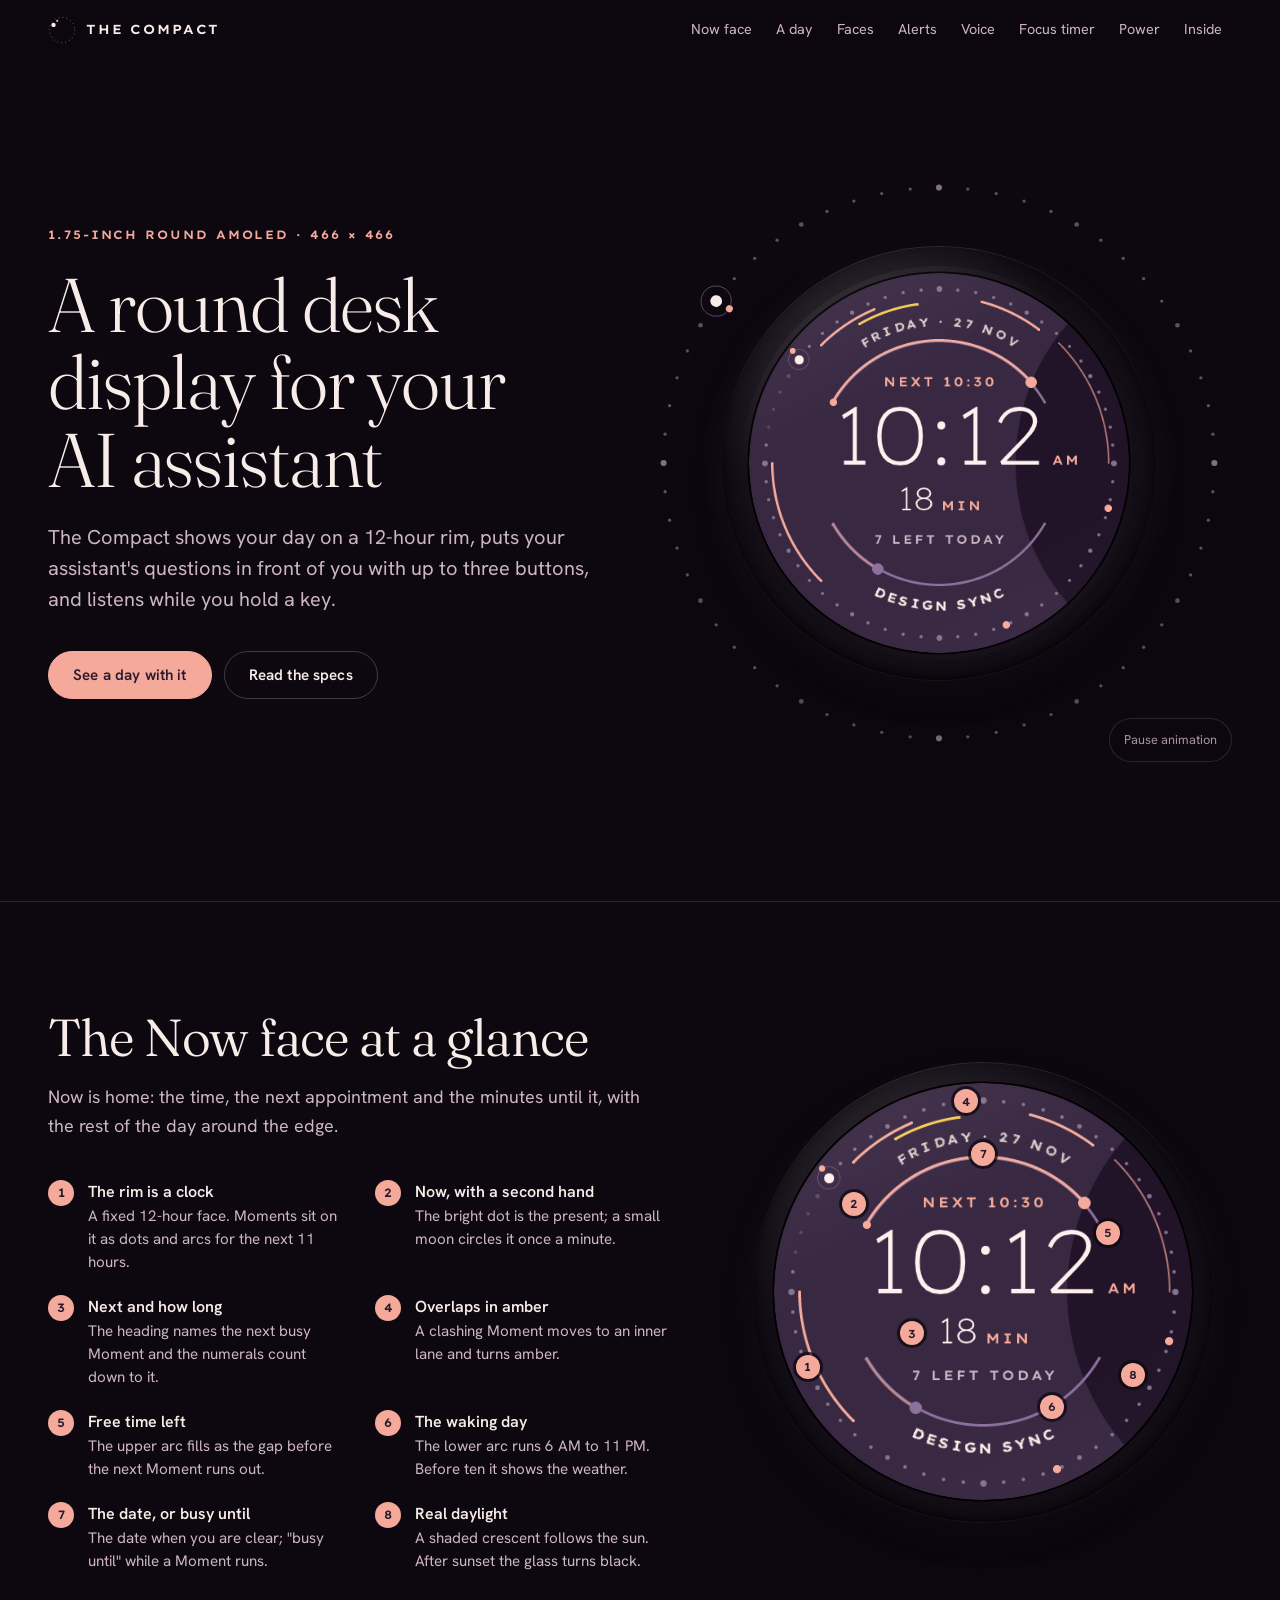
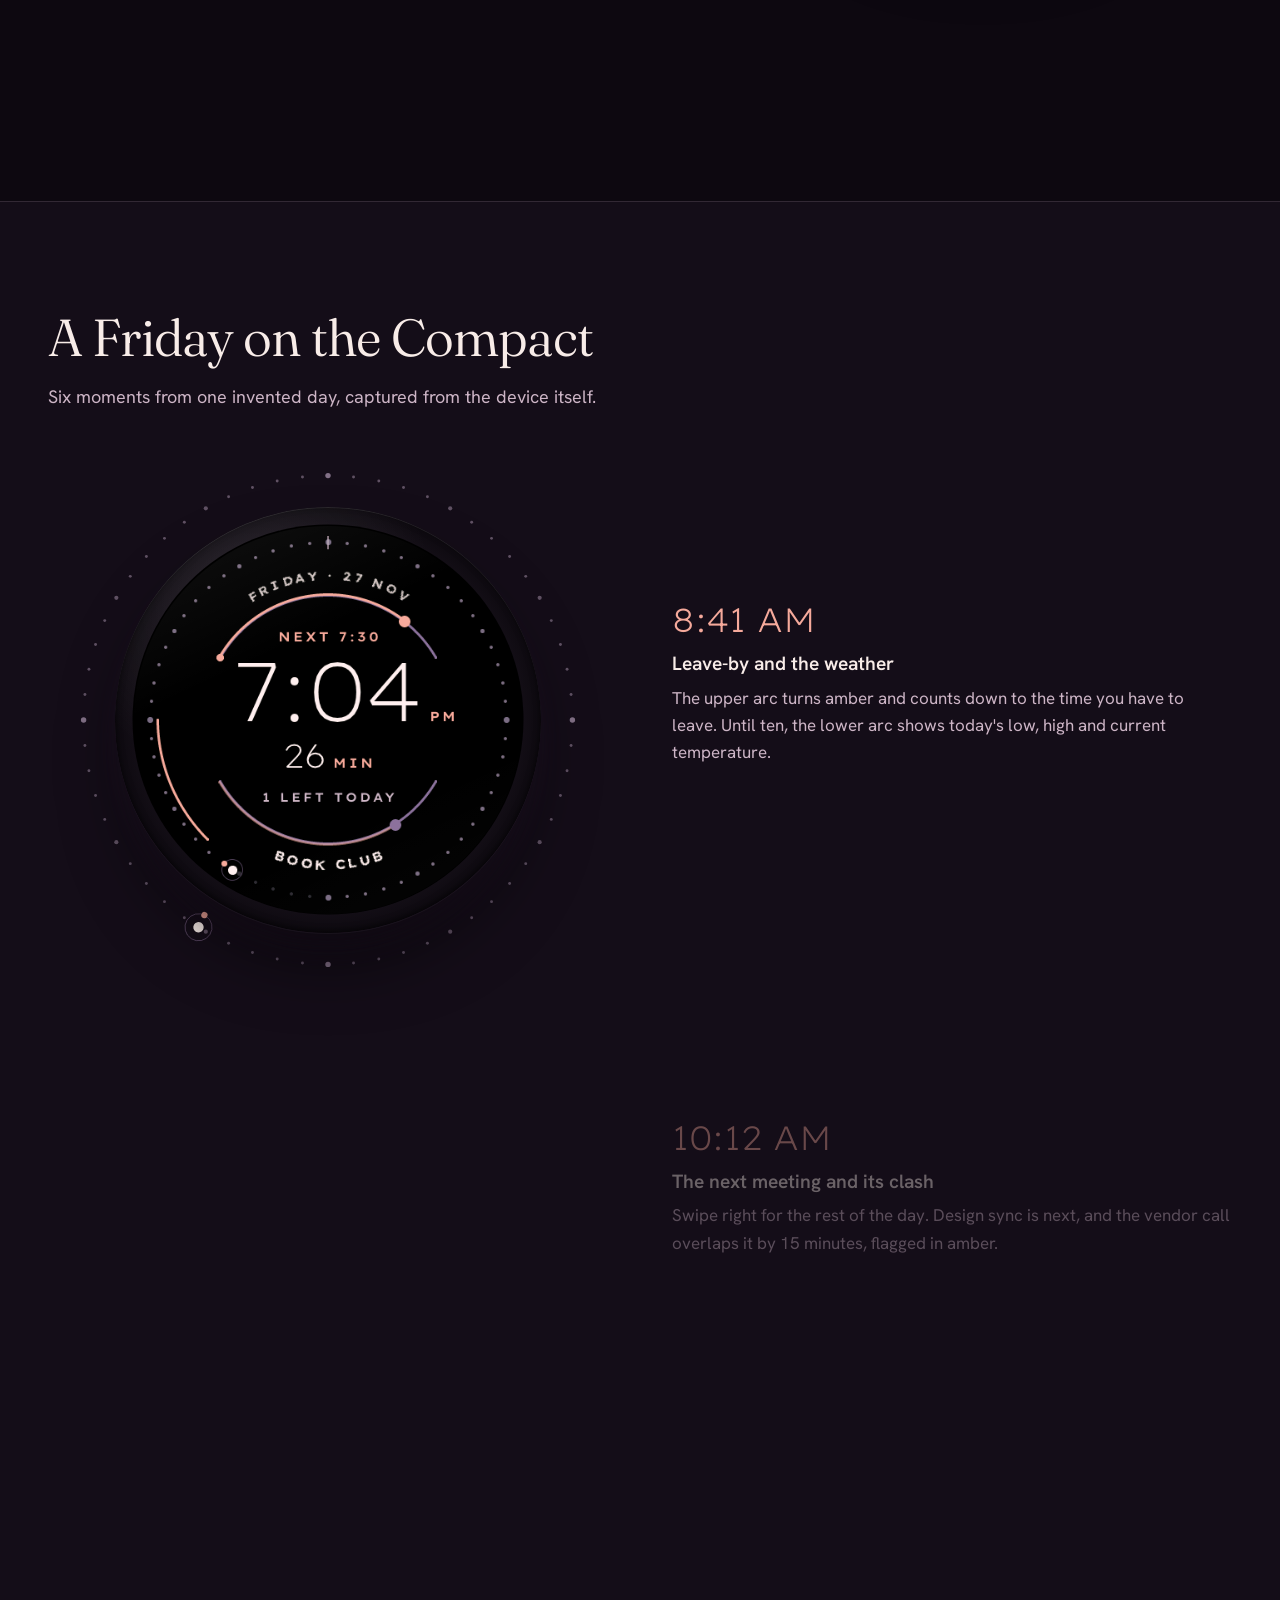
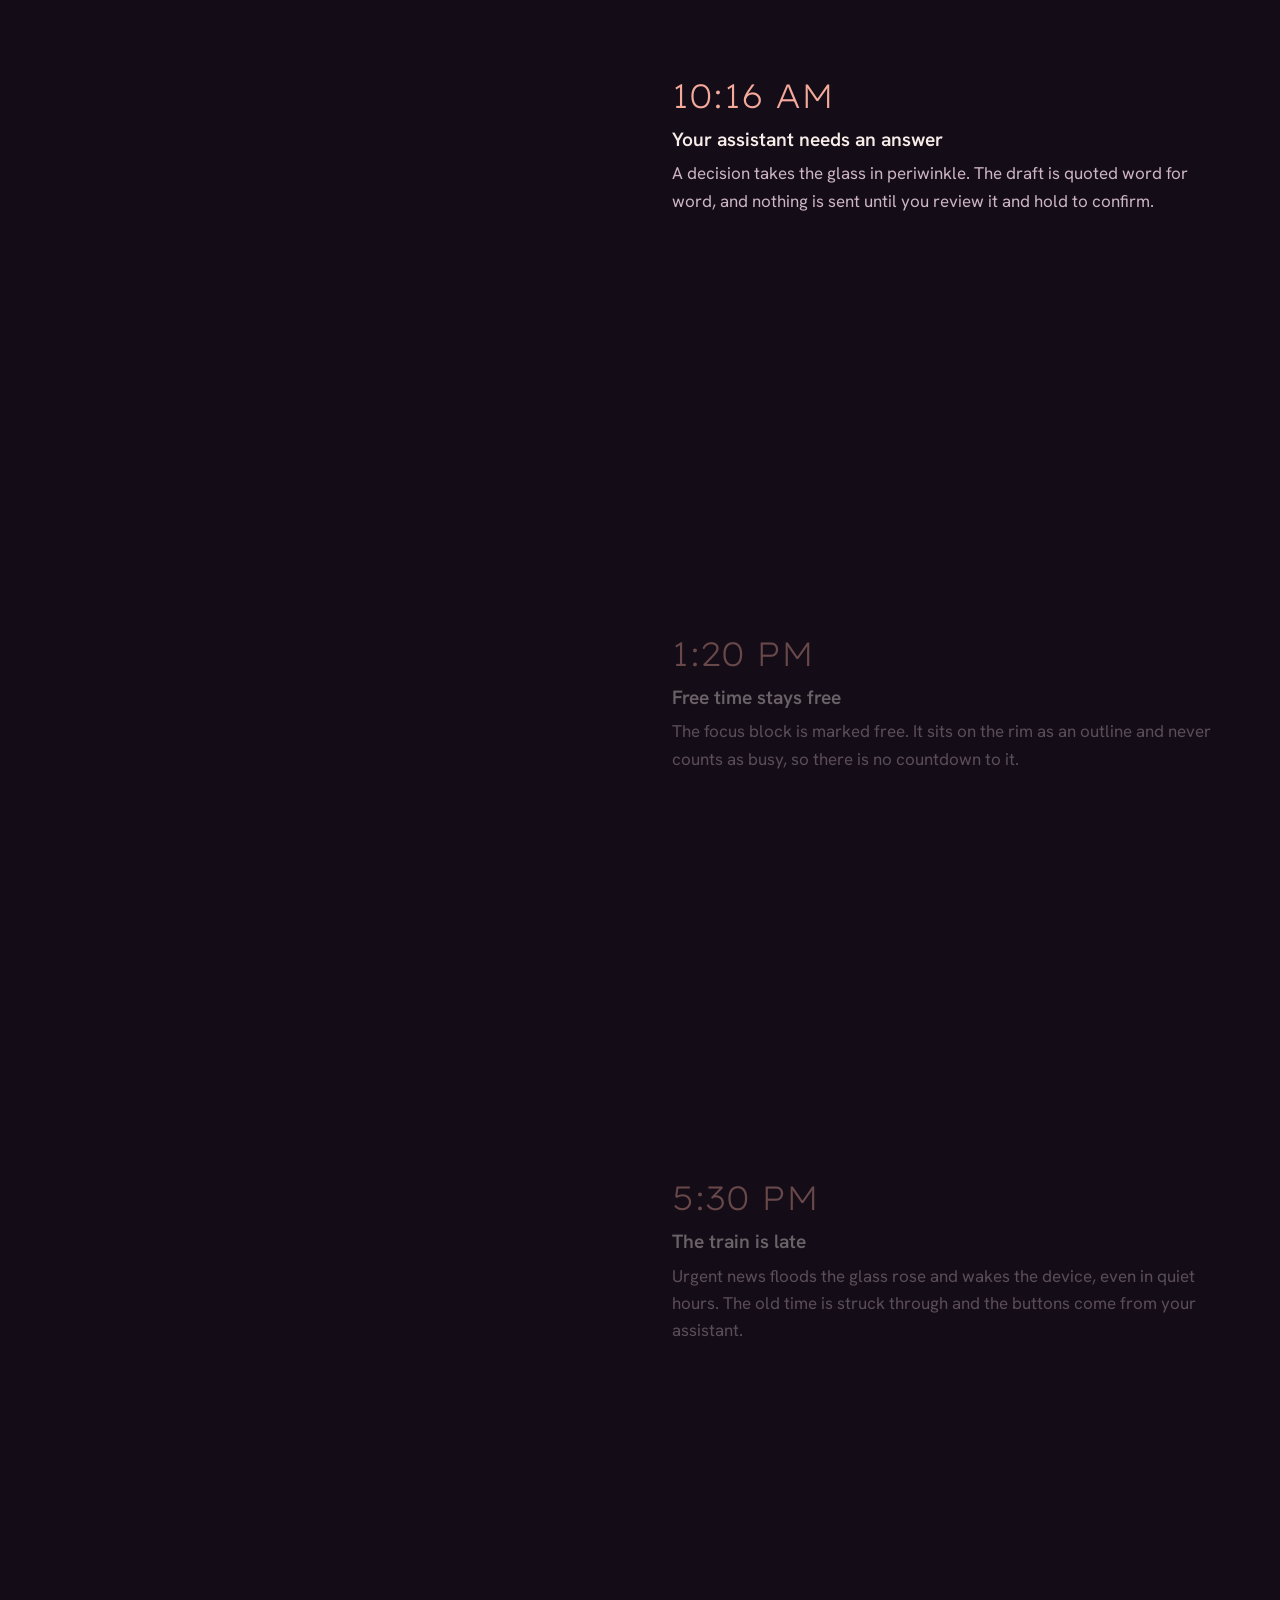
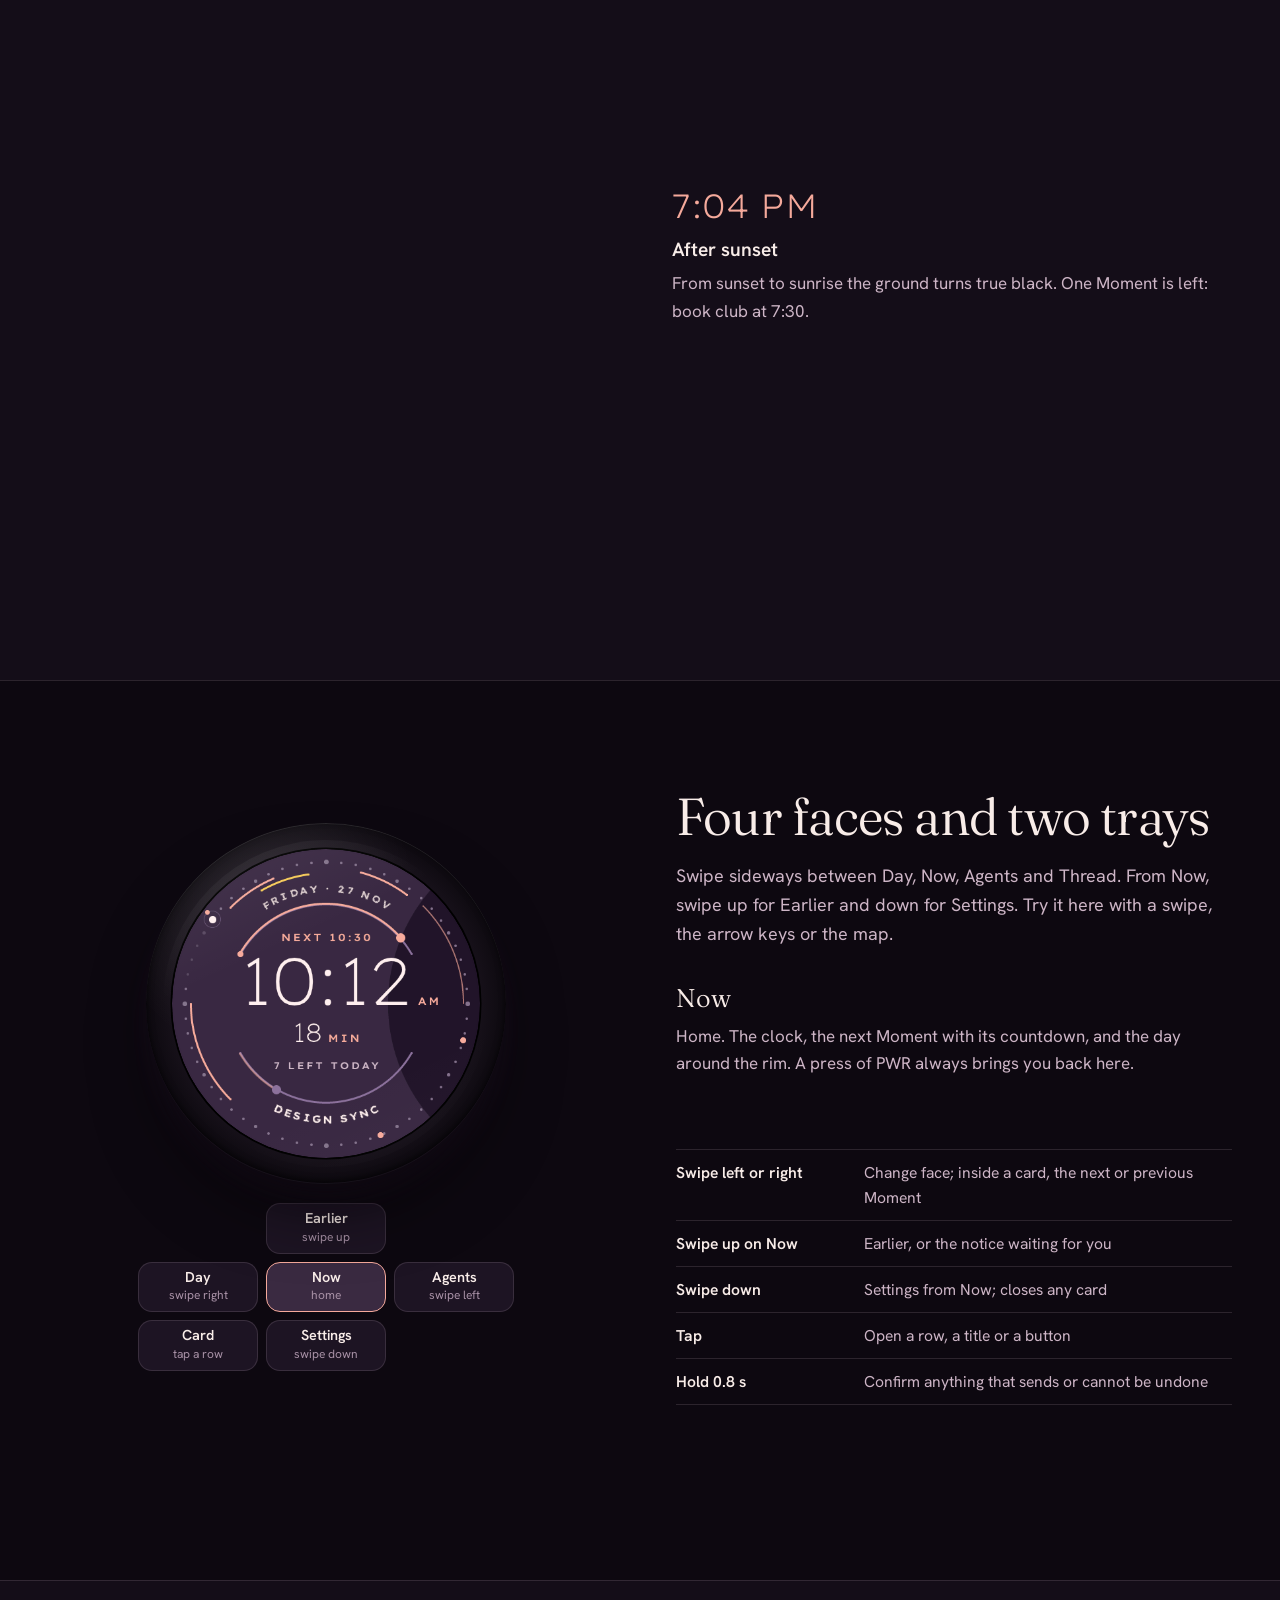
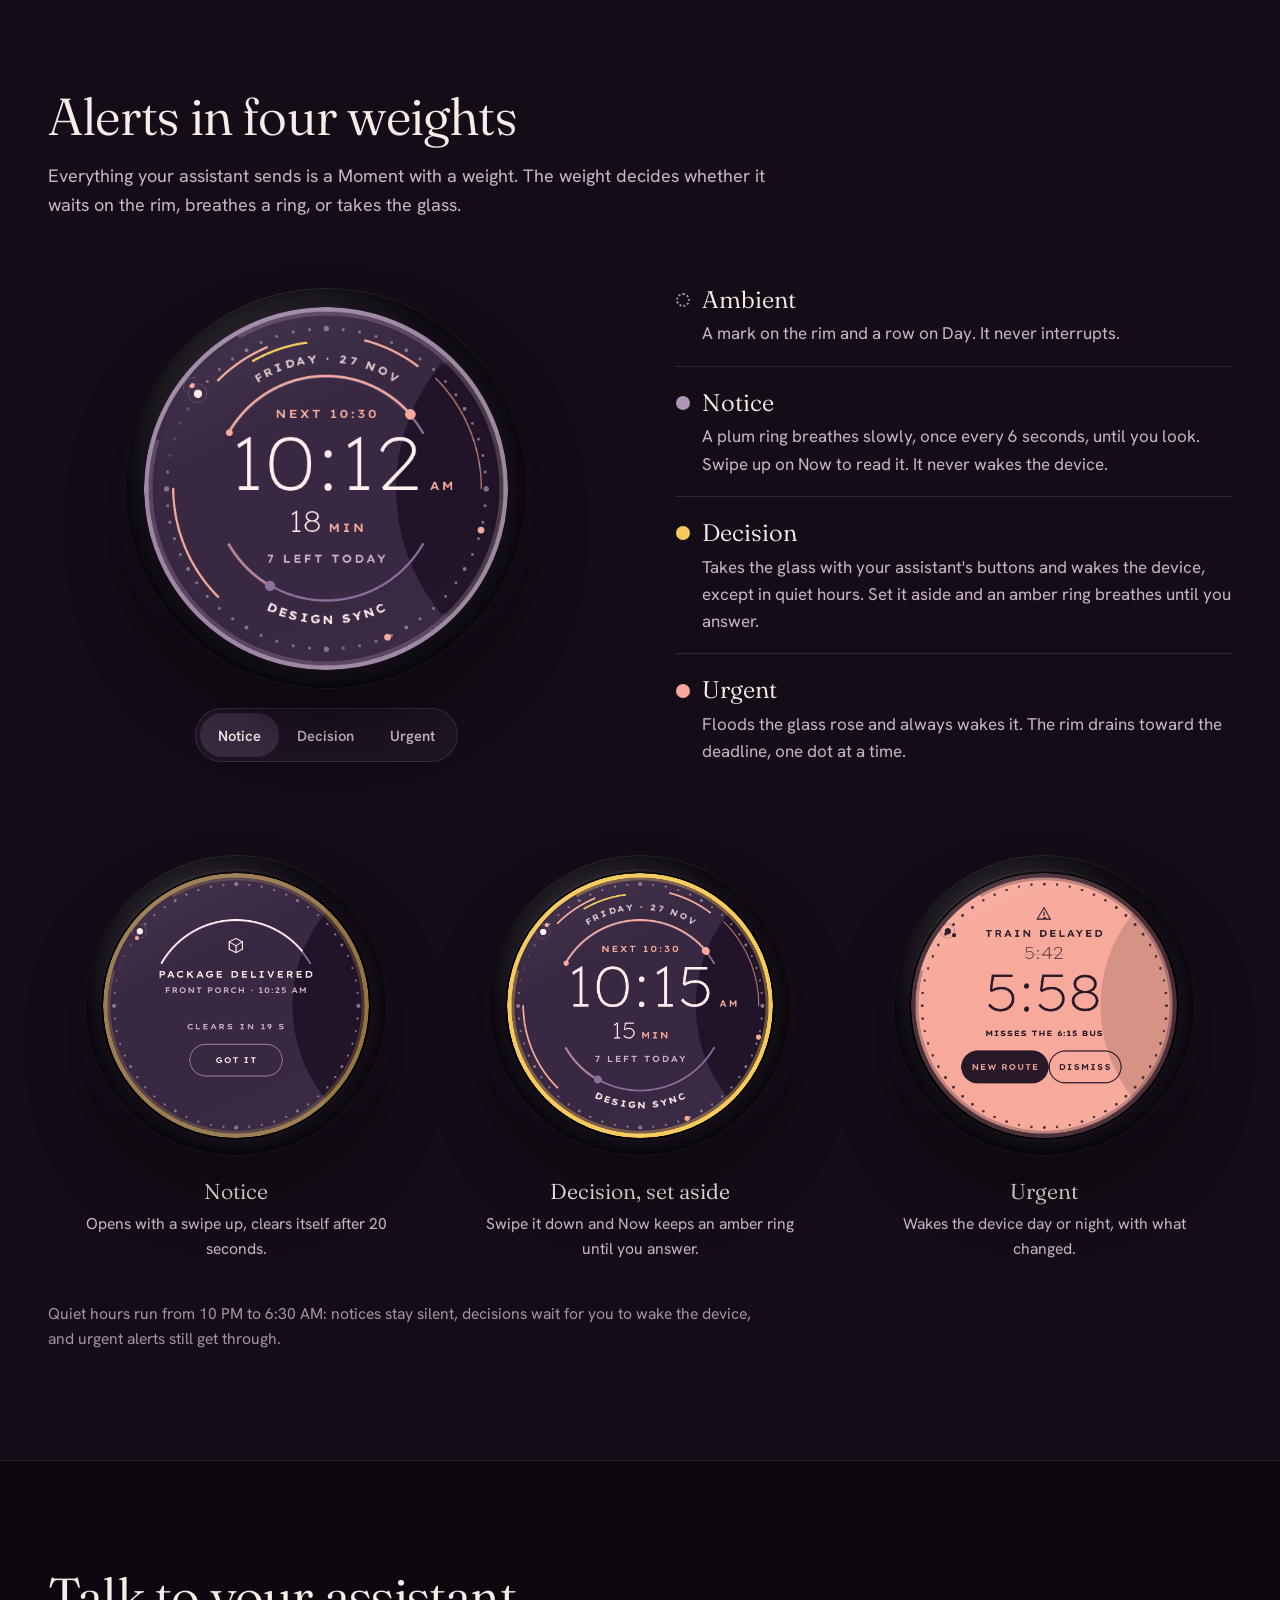
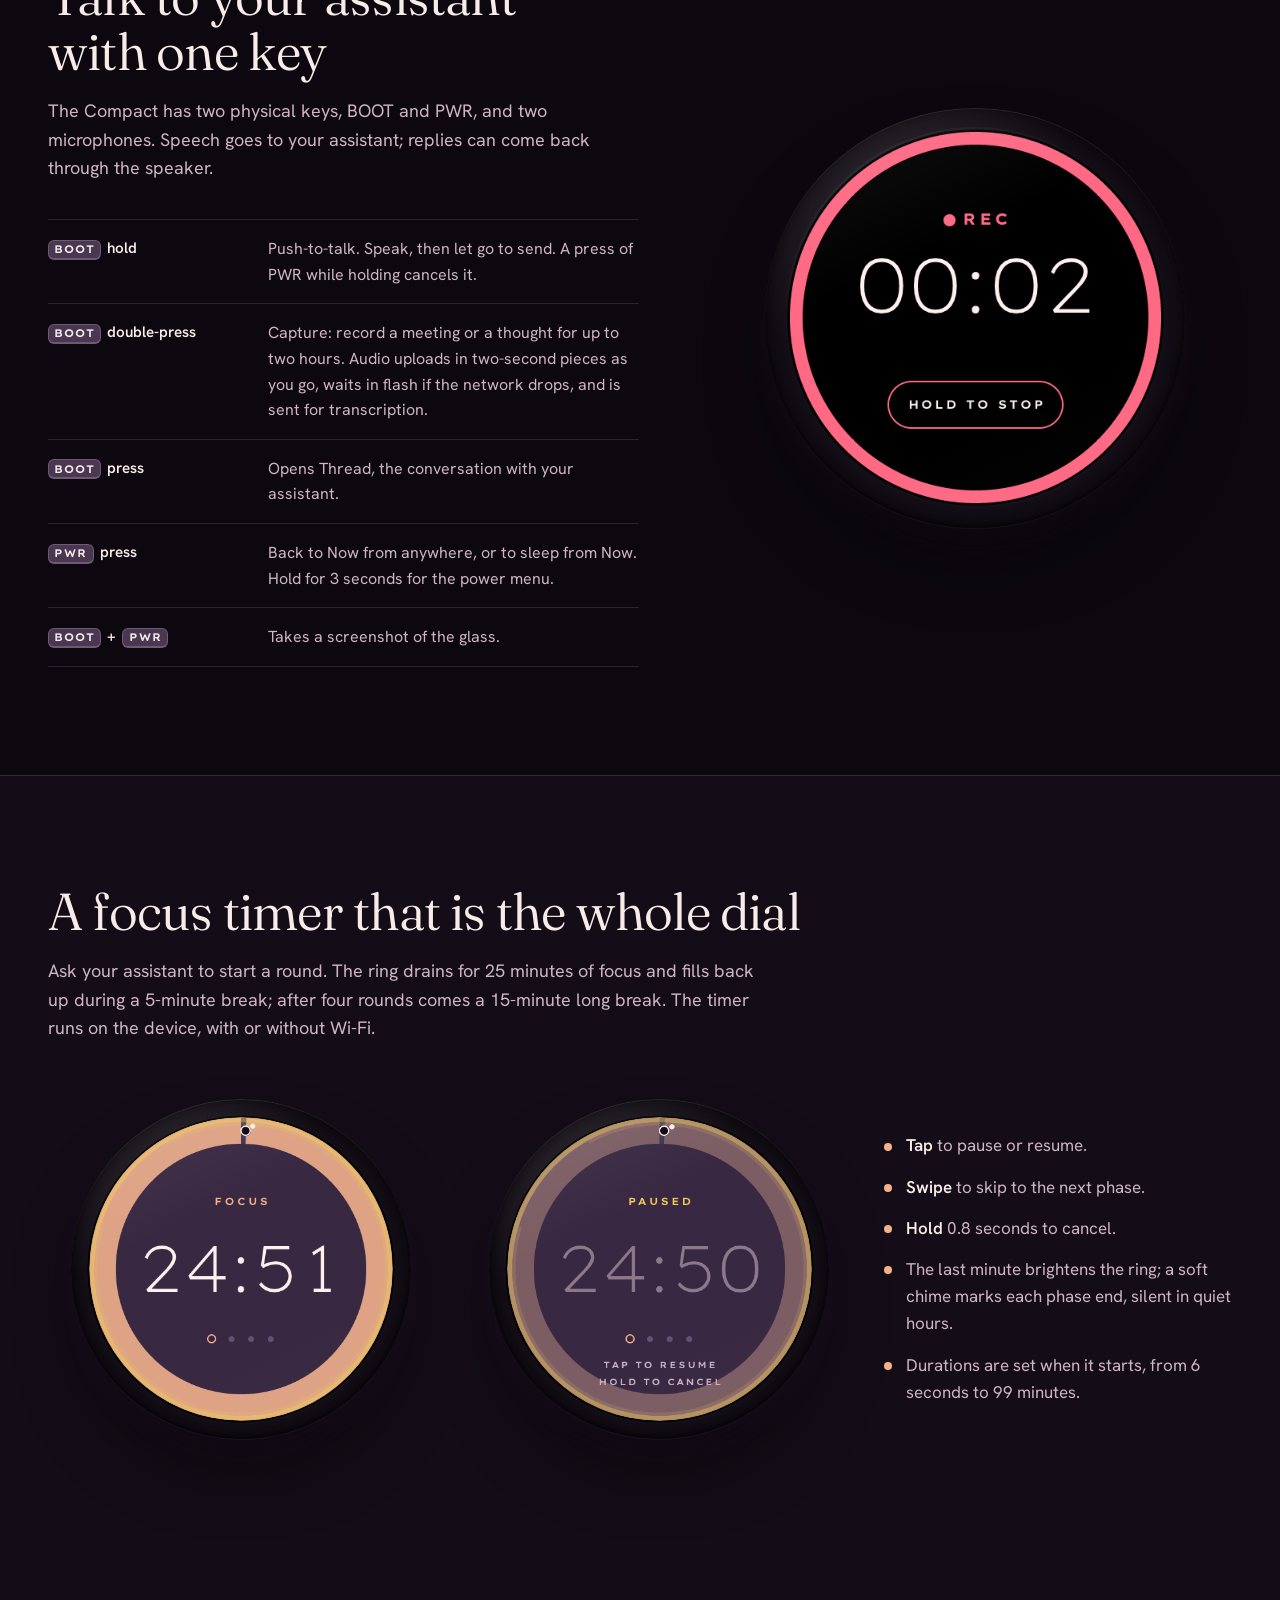
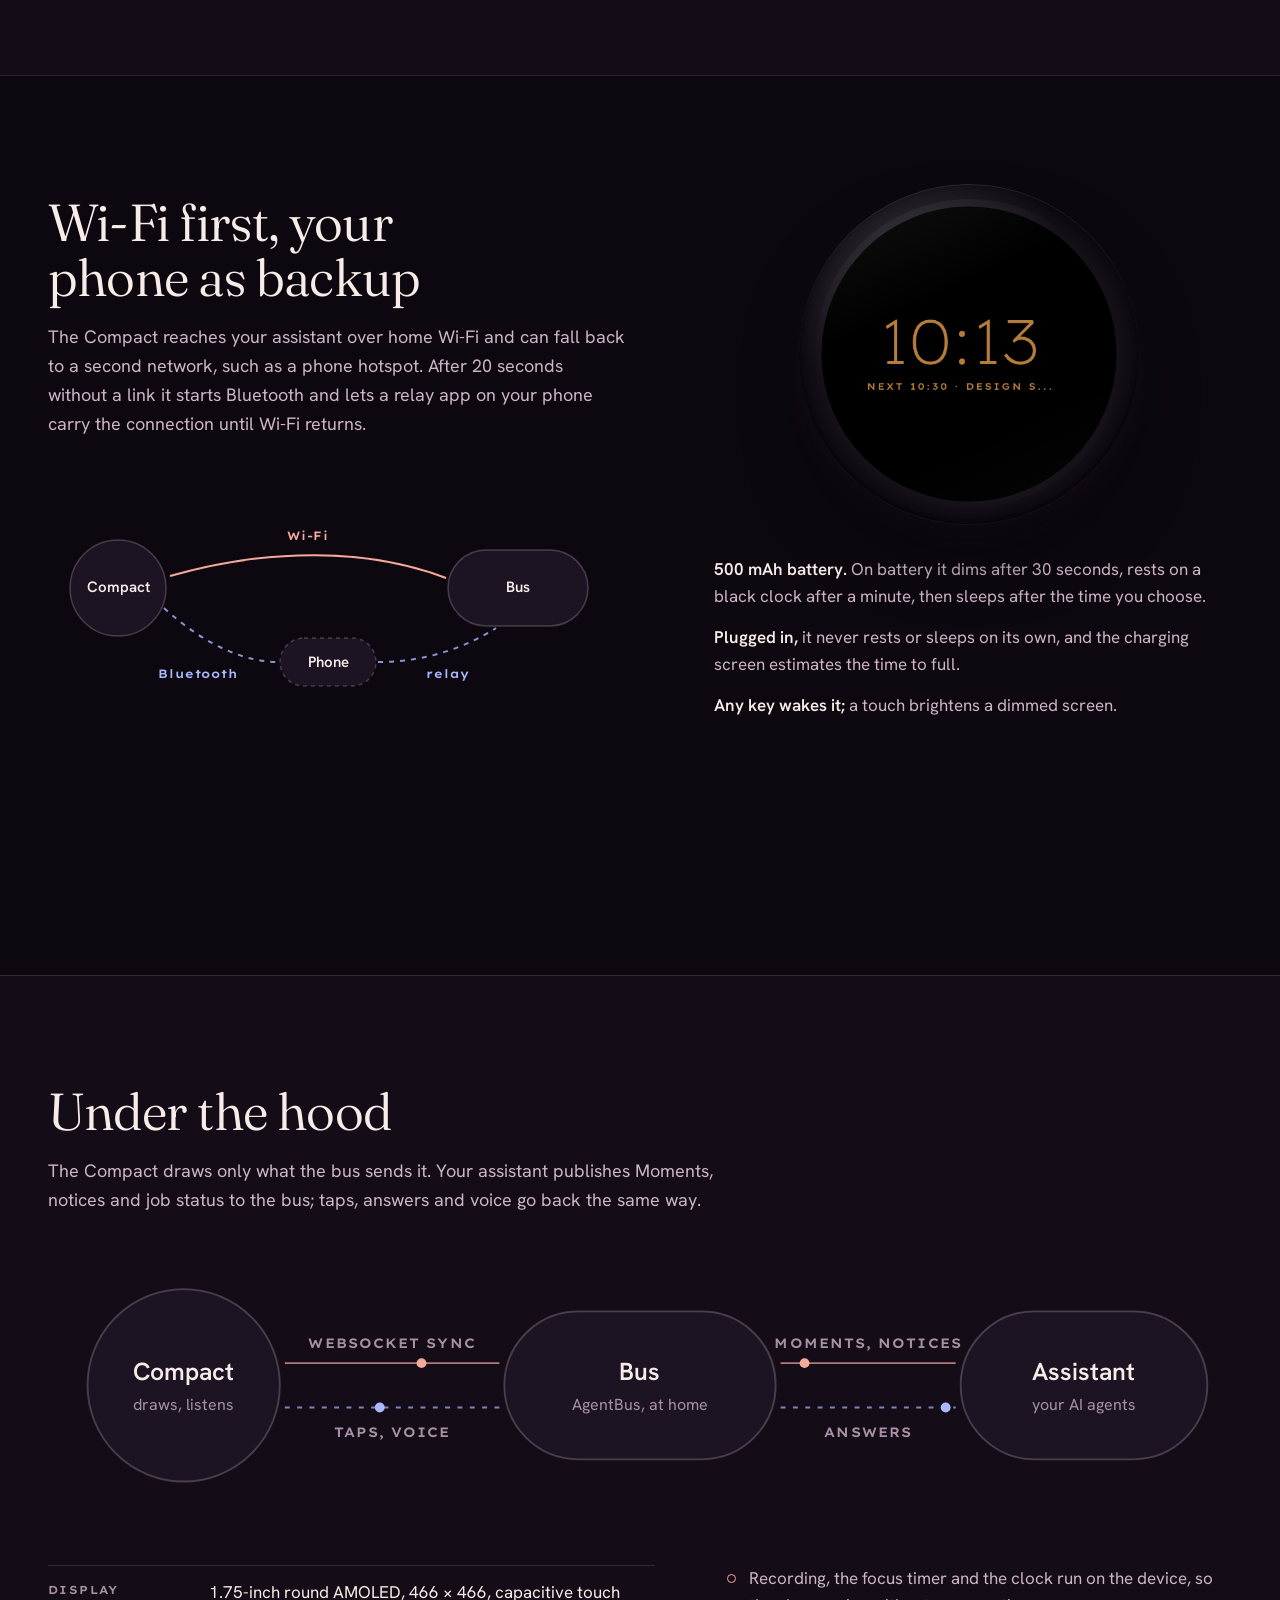
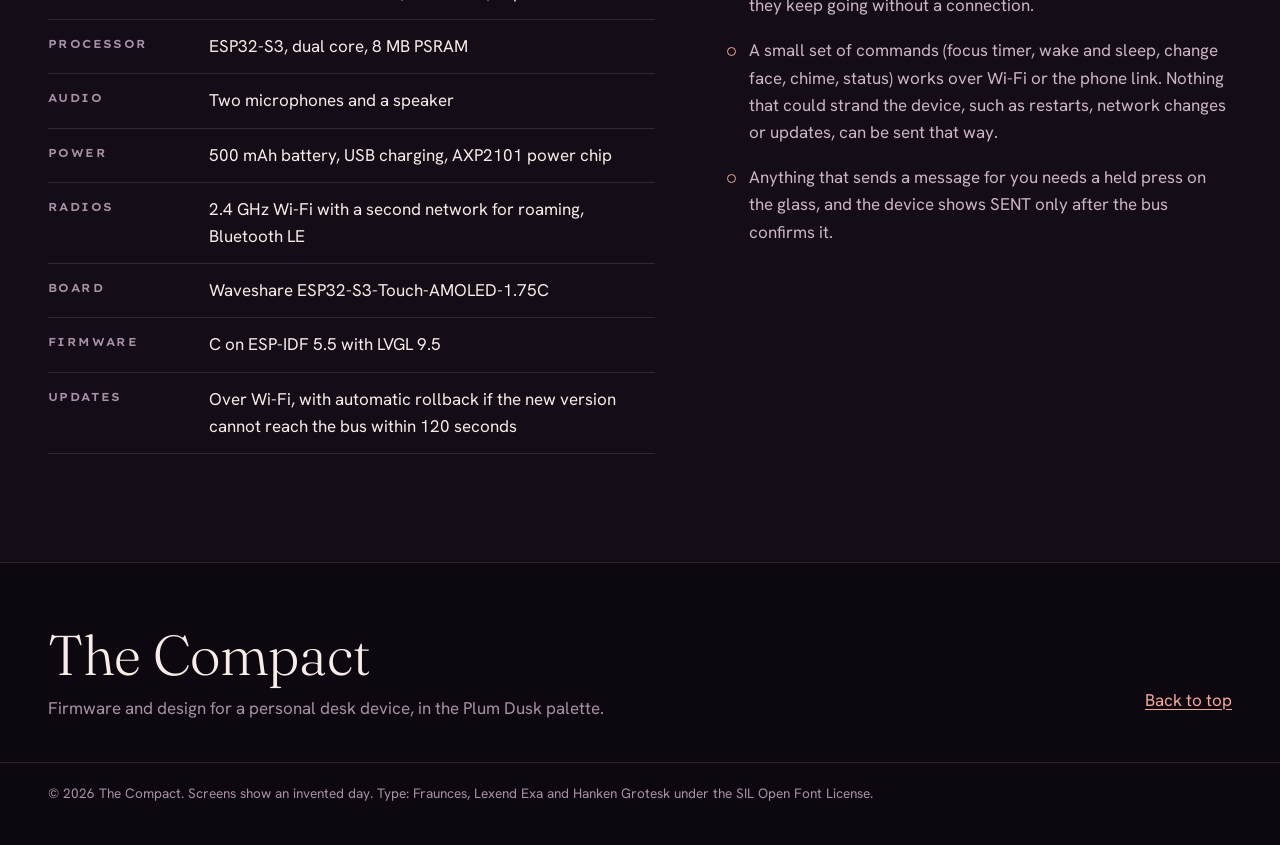
==== site/index.html @ 1c9fde87 "The Compact: firmware, docs and website Firmware for a round 466 px AMOLED desk display (ESP32-S3, E" ====
<!doctype html>
<html lang="en" data-motion="on">
<head>
<meta charset="utf-8">
<meta name="viewport" content="width=device-width, initial-scale=1">
<title>The Compact: a round desk display for your AI assistant</title>
<meta name="description" content="The Compact is a 1.75-inch round AMOLED desk display that shows your day on a 12-hour rim, asks for your decisions with up to three buttons, and listens while you hold a key.">
<meta name="theme-color" content="#0d0810">
<meta name="color-scheme" content="dark">
<meta property="og:type" content="website">
<meta property="og:title" content="The Compact: a round desk display for your AI assistant">
<meta property="og:description" content="Your day on a 12-hour rim, your assistant's questions with up to three buttons, and push-to-talk on one key.">
<link rel="icon" href="img/icon.svg" type="image/svg+xml">
<link rel="preload" href="fonts/fraunces.woff2" as="font" type="font/woff2" crossorigin>
<link rel="preload" href="fonts/hanken-grotesk.woff2" as="font" type="font/woff2" crossorigin>
<link rel="preload" href="img/now.webp" as="image" type="image/webp">
<link rel="stylesheet" href="css/site.css">
<script>document.documentElement.classList.add('js')</script>
</head>
<body>
<a class="skip" href="#main">Skip to content</a>

<header class="nav" id="top">
  <div class="wrap nav__bar">
    <a class="brand" href="#top" aria-label="The Compact, back to top">
      <svg class="brand__mark" viewBox="0 0 64 64" aria-hidden="true"><circle cx="32" cy="32" r="29" fill="none" stroke="currentColor" stroke-width="2" stroke-dasharray="0.1 9.1" stroke-linecap="round"/><circle cx="12.6" cy="20.3" r="5" fill="#F8ECE8"/><circle cx="21" cy="11" r="2.6" fill="#F5A99B"/></svg>
      <span>The Compact</span>
    </a>
    <button class="nav__toggle" type="button" aria-expanded="false" aria-controls="nav-links"><span class="sr">Menu</span><span class="nav__burger" aria-hidden="true"></span></button>
    <nav class="nav__links" id="nav-links" aria-label="Sections">
      <a href="#now">Now face</a>
      <a href="#day">A day</a>
      <a href="#faces">Faces</a>
      <a href="#alerts">Alerts</a>
      <a href="#voice">Voice</a>
      <a href="#focus">Focus timer</a>
      <a href="#power">Power</a>
      <a href="#inside">Inside</a>
    </nav>
  </div>
</header>

<main id="main">

<!-- HERO -->
<section class="hero" aria-labelledby="hero-h">
  <div class="wrap hero__grid">
    <div class="hero__copy" data-enter>
      <p class="kicker">1.75-inch round AMOLED · 466 × 466</p>
      <h1 id="hero-h">A round desk display for your AI assistant</h1>
      <p class="lede">The Compact shows your day on a 12-hour rim, puts your assistant's questions in front of you with up to three buttons, and listens while you hold a key.</p>
      <div class="actions">
        <a class="btn btn--primary" href="#day">See a day with it</a>
        <a class="btn" href="#inside">Read the specs</a>
      </div>
    </div>
    <div class="hero__visual" data-enter>
      <svg class="rim rim--hero" viewBox="0 0 1000 1000" aria-hidden="true" data-rim data-time="10:12"></svg>
      <div class="device device--hero">
        <picture><source srcset="img/now.webp" type="image/webp"><img src="img/now.png" width="466" height="466" alt="The Compact's Now face at 10:12 AM on Friday 27 November: NEXT 10:30, 18 minutes to go, 7 left today, with Design sync named along the bottom and the day's appointments as dots and arcs around the rim." fetchpriority="high"></picture>
      </div>
      <button class="motion-toggle" type="button" aria-pressed="false" data-motion-toggle>Pause animation</button>
    </div>
  </div>
</section>

<!-- NOW FACE -->
<section class="section" id="now" aria-labelledby="now-h">
  <div class="wrap anatomy">
    <div class="anatomy__copy">
      <h2 id="now-h">The Now face at a glance</h2>
      <p class="section__lede">Now is home: the time, the next appointment and the minutes until it, with the rest of the day around the edge.</p>
      <ol class="anatomy__list">
        <li><h3>The rim is a clock</h3><p>A fixed 12-hour face. Moments sit on it as dots and arcs for the next 11 hours.</p></li>
        <li><h3>Now, with a second hand</h3><p>The bright dot is the present; a small moon circles it once a minute.</p></li>
        <li><h3>Next and how long</h3><p>The heading names the next busy Moment and the numerals count down to it.</p></li>
        <li><h3>Overlaps in amber</h3><p>A clashing Moment moves to an inner lane and turns amber.</p></li>
        <li><h3>Free time left</h3><p>The upper arc fills as the gap before the next Moment runs out.</p></li>
        <li><h3>The waking day</h3><p>The lower arc runs 6 AM to 11 PM. Before ten it shows the weather.</p></li>
        <li><h3>The date, or busy until</h3><p>The date when you are clear; "busy until" while a Moment runs.</p></li>
        <li><h3>Real daylight</h3><p>A shaded crescent follows the sun. After sunset the glass turns black.</p></li>
      </ol>
    </div>
    <div class="anatomy__device">
      <div class="device device--anatomy">
        <picture><source srcset="img/now.webp" type="image/webp"><img src="img/now.png" width="466" height="466" loading="lazy" alt="The Now face with its parts numbered: rim, now dot, countdown, overlap lane, upper and lower arcs, date and daylight crescent."></picture>
        <span class="pin" style="--x:8%;--y:68%" aria-hidden="true">1</span>
        <span class="pin" style="--x:19%;--y:29%" aria-hidden="true">2</span>
        <span class="pin" style="--x:33%;--y:60%" aria-hidden="true">3</span>
        <span class="pin" style="--x:46%;--y:4.5%" aria-hidden="true">4</span>
        <span class="pin" style="--x:80%;--y:36%" aria-hidden="true">5</span>
        <span class="pin" style="--x:66.5%;--y:77.7%" aria-hidden="true">6</span>
        <span class="pin" style="--x:50%;--y:17%" aria-hidden="true">7</span>
        <span class="pin" style="--x:86%;--y:70%" aria-hidden="true">8</span>
      </div>
    </div>
  </div>
</section>

<!-- A DAY -->
<section class="section day" id="day" aria-labelledby="day-h">
  <div class="wrap">
    <h2 id="day-h">A Friday on the Compact</h2>
    <p class="section__lede">Six moments from one invented day, captured from the device itself.</p>
    <div class="day__grid">
      <div class="day__stage" aria-hidden="true">
        <svg class="rim rim--stage" viewBox="0 0 1000 1000" data-rim data-time="8:41" data-stage-rim></svg>
        <div class="device device--stage">
          <img class="day__shot is-active" data-shot="morning" src="img/morning.webp" width="466" height="466" alt="" loading="lazy">
          <img class="day__shot" data-shot="daylist" src="img/day.webp" width="466" height="466" alt="" loading="lazy">
          <img class="day__shot" data-shot="decision" src="img/decision.webp" width="466" height="466" alt="" loading="lazy">
          <img class="day__shot" data-shot="free" src="img/free.webp" width="466" height="466" alt="" loading="lazy">
          <img class="day__shot" data-shot="urgent" src="img/urgent.webp" width="466" height="466" alt="" loading="lazy">
          <img class="day__shot" data-shot="evening" src="img/evening.webp" width="466" height="466" alt="" loading="lazy">
        </div>
      </div>
      <ol class="day__steps">
        <li class="step" data-shot="morning" data-time="8:41">
          <p class="step__time">8:41 AM</p>
          <h3>Leave-by and the weather</h3>
          <p>The upper arc turns amber and counts down to the time you have to leave. Until ten, the lower arc shows today's low, high and current temperature.</p>
          <div class="device device--step"><picture><source srcset="img/morning.webp" type="image/webp"><img src="img/morning.png" width="466" height="466" loading="lazy" alt="8:41 AM: LEAVE 8:53 heading with an amber arc counting down 12 minutes, and the weather on the lower arc: 38 to 52 degrees, 41 now, partly cloudy."></picture></div>
        </li>
        <li class="step" data-shot="daylist" data-time="10:12">
          <p class="step__time">10:12 AM</p>
          <h3>The next meeting and its clash</h3>
          <p>Swipe right for the rest of the day. Design sync is next, and the vendor call overlaps it by 15 minutes, flagged in amber.</p>
          <div class="device device--step"><picture><source srcset="img/day.webp" type="image/webp"><img src="img/day.png" width="466" height="466" loading="lazy" alt="10:12 AM, the Day list: 10:30 Design sync with OVERLAPS 15 MIN in amber, 11:00 Vendor call, 45 MIN FREE, 12:30 Team lunch, 1:30 Focus block marked FREE."></picture></div>
        </li>
        <li class="step" data-shot="decision" data-time="10:16">
          <p class="step__time">10:16 AM</p>
          <h3>Your assistant needs an answer</h3>
          <p>A decision takes the glass in periwinkle. The draft is quoted word for word, and nothing is sent until you review it and hold to confirm.</p>
          <div class="device device--step"><picture><source srcset="img/decision.webp" type="image/webp"><img src="img/decision.png" width="466" height="466" loading="lazy" alt="A decision card: NEEDS YOU · ATLAS, Plumber can come Tuesday, the quoted draft reply 'Tuesday 9 to 11 works. See you then.', and REVIEW and LATER buttons."></picture></div>
        </li>
        <li class="step" data-shot="free" data-time="13:20">
          <p class="step__time">1:20 PM</p>
          <h3>Free time stays free</h3>
          <p>The focus block is marked free. It sits on the rim as an outline and never counts as busy, so there is no countdown to it.</p>
          <div class="device device--step"><picture><source srcset="img/free.webp" type="image/webp"><img src="img/free.png" width="466" height="466" loading="lazy" alt="1:20 PM: NEXT 1:30 · FREE with the clock centred, 4 left today, Focus block along the bottom."></picture></div>
        </li>
        <li class="step" data-shot="urgent" data-time="17:30">
          <p class="step__time">5:30 PM</p>
          <h3>The train is late</h3>
          <p>Urgent news floods the glass rose and wakes the device, even in quiet hours. The old time is struck through and the buttons come from your assistant.</p>
          <div class="device device--step"><picture><source srcset="img/urgent.webp" type="image/webp"><img src="img/urgent.png" width="466" height="466" loading="lazy" alt="An urgent alert on a rose background: TRAIN DELAYED, 5:42 struck through, 5:58 in large numerals, MISSES THE 6:15 BUS, and NEW ROUTE and DISMISS buttons."></picture></div>
        </li>
        <li class="step" data-shot="evening" data-time="19:04">
          <p class="step__time">7:04 PM</p>
          <h3>After sunset</h3>
          <p>From sunset to sunrise the ground turns true black. One Moment is left: book club at 7:30.</p>
          <div class="device device--step"><picture><source srcset="img/evening.webp" type="image/webp"><img src="img/evening.png" width="466" height="466" loading="lazy" alt="7:04 PM on a black ground: NEXT 7:30, 26 minutes, 1 left today, Book club along the bottom."></picture></div>
        </li>
      </ol>
    </div>
  </div>
</section>

<!-- FACES -->
<section class="section faces" id="faces" aria-labelledby="faces-h">
  <div class="wrap">
    <div class="faces__grid">
      <div class="faces__stage">
        <div class="device device--faces" data-faces tabindex="0" role="group" aria-roledescription="face explorer" aria-label="Face explorer. Use arrow keys or swipe to move between faces; Enter on Day opens a card.">
          <div class="faces__track">
            <img class="face is-active" data-face="now" src="img/now.webp" width="466" height="466" alt="Now face: the clock, the next Moment and the day around the rim.">
            <img class="face" data-face="day" src="img/day.webp" width="466" height="466" loading="lazy" alt="Day face: a list of the day's Moments: 10:30 Design sync with an amber note OVERLAPS 15 MIN, 11:00 Vendor call, 45 MIN FREE, 12:30 Team lunch, 1:30 Focus block marked FREE, and Sunset 4:17 PM along the bottom.">
            <img class="face" data-face="card" src="img/detail.webp" width="466" height="466" loading="lazy" alt="A Moment's card: IN 18 MIN, Design sync, 10:30 to 11:15 AM, 45 minutes, Studio 3 second floor, an amber overlap note, the note Bring the new enclosure samples, and ON MY WAY and I'M LATE buttons.">
            <img class="face" data-face="agents" src="img/agents.webp" width="466" height="466" loading="lazy" alt="Agents face: the caption 1 waiting · 1 failed · 2 working above rows for Compact development and Trip booking, both working, and Weekly report, done.">
            <img class="face" data-face="earlier" src="img/earlier.webp" width="466" height="466" loading="lazy" alt="Earlier tray: Package delivered, cleared; Dentist, withdrawn; Train delayed, withdrawn; two more; and a HOLD TO CLEAR button.">
            <img class="face" data-face="settings" src="img/settings.webp" width="466" height="466" loading="lazy" alt="Settings: brightness and volume as arcs on the left and right of the rim, and rows for Sleep after 5 min, Quiet hours off, Rim gap 1:00 and Flashlight hold.">
          </div>
        </div>
        <div class="facemap" role="group" aria-label="Face map">
          <button type="button" class="facemap__btn" data-go="earlier" style="grid-area:up"><b>Earlier</b><span>swipe up</span></button>
          <button type="button" class="facemap__btn" data-go="day" style="grid-area:left"><b>Day</b><span>swipe right</span></button>
          <button type="button" class="facemap__btn is-active" data-go="now" aria-pressed="true" style="grid-area:mid"><b>Now</b><span>home</span></button>
          <button type="button" class="facemap__btn" data-go="agents" style="grid-area:right"><b>Agents</b><span>swipe left</span></button>
          <button type="button" class="facemap__btn" data-go="card" style="grid-area:card"><b>Card</b><span>tap a row</span></button>
          <button type="button" class="facemap__btn" data-go="settings" style="grid-area:down"><b>Settings</b><span>swipe down</span></button>
        </div>
      </div>
      <div class="faces__text">
        <h2 id="faces-h">Four faces and two trays</h2>
        <p class="section__lede">Swipe sideways between Day, Now, Agents and Thread. From Now, swipe up for Earlier and down for Settings. Try it here with a swipe, the arrow keys or the map.</p>
        <div class="facedesc" aria-live="polite">
          <div class="facedesc__item is-active" data-desc="now"><h3>Now</h3><p>Home. The clock, the next Moment with its countdown, and the day around the rim. A press of PWR always brings you back here.</p></div>
          <div class="facedesc__item" data-desc="day"><h3>Day</h3><p>Every remaining Moment of today in a list that scrolls. Gaps of 30 minutes or more show as free time, and overlaps are flagged in amber.</p></div>
          <div class="facedesc__item" data-desc="card"><h3>Card</h3><p>Tap a Moment for its card: the time, place, a note and up to three buttons from your assistant. Swipe sideways to step through the day, and down to close.</p></div>
          <div class="facedesc__item" data-desc="agents"><h3>Agents</h3><p>What your assistant is working on, sorted waiting, failed, working, then done. Tap a job to read its conversation on the Thread face.</p></div>
          <div class="facedesc__item" data-desc="earlier"><h3>Earlier</h3><p>Alerts and notices that ended or were set aside. Tap an open one to bring it back, or hold to clear the rest.</p></div>
          <div class="facedesc__item" data-desc="settings"><h3>Settings</h3><p>Brightness and volume are the two arcs at the sides. The rows set the sleep timer, quiet hours, rim gap, flashlight, Wi-Fi network and link.</p></div>
        </div>
        <ul class="gestures">
          <li><span class="g">Swipe left or right</span><span>Change face; inside a card, the next or previous Moment</span></li>
          <li><span class="g">Swipe up on Now</span><span>Earlier, or the notice waiting for you</span></li>
          <li><span class="g">Swipe down</span><span>Settings from Now; closes any card</span></li>
          <li><span class="g">Tap</span><span>Open a row, a title or a button</span></li>
          <li><span class="g">Hold 0.8 s</span><span>Confirm anything that sends or cannot be undone</span></li>
        </ul>
      </div>
    </div>
  </div>
</section>

<!-- ALERTS -->
<section class="section alerts" id="alerts" aria-labelledby="alerts-h">
  <div class="wrap">
    <h2 id="alerts-h">Alerts in four weights</h2>
    <p class="section__lede">Everything your assistant sends is a Moment with a weight. The weight decides whether it waits on the rim, breathes a ring, or takes the glass.</p>
    <div class="alerts__grid">
      <div class="breathe" data-breathe data-weight="notice">
        <div class="device device--breathe">
          <picture><source srcset="img/now.webp" type="image/webp"><img src="img/now.png" width="466" height="466" loading="lazy" alt="The Now face with a coloured ring breathing around its edge."></picture>
          <img class="ring ring--notice" src="img/ring-plum.webp" width="466" height="466" alt="" loading="lazy">
          <img class="ring ring--decision" src="img/ring-amber.webp" width="466" height="466" alt="" loading="lazy">
          <img class="ring ring--urgent" src="img/ring-rose.webp" width="466" height="466" alt="" loading="lazy">
        </div>
        <div class="breathe__controls" role="group" aria-label="Ring colour">
          <button type="button" data-w="notice" aria-pressed="true">Notice</button>
          <button type="button" data-w="decision" aria-pressed="false">Decision</button>
          <button type="button" data-w="urgent" aria-pressed="false">Urgent</button>
        </div>
      </div>
      <ul class="weights">
        <li><h3><span class="dot dot--rim" aria-hidden="true"></span>Ambient</h3><p>A mark on the rim and a row on Day. It never interrupts.</p></li>
        <li><h3><span class="dot dot--plum" aria-hidden="true"></span>Notice</h3><p>A plum ring breathes slowly, once every 6 seconds, until you look. Swipe up on Now to read it. It never wakes the device.</p></li>
        <li><h3><span class="dot dot--amber" aria-hidden="true"></span>Decision</h3><p>Takes the glass with your assistant's buttons and wakes the device, except in quiet hours. Set it aside and an amber ring breathes until you answer.</p></li>
        <li><h3><span class="dot dot--rose" aria-hidden="true"></span>Urgent</h3><p>Floods the glass rose and always wakes it. The rim drains toward the deadline, one dot at a time.</p></li>
      </ul>
    </div>
    <div class="takeovers">
      <div class="takeover">
        <div class="device device--small"><picture><source srcset="img/notice.webp" type="image/webp"><img src="img/notice.png" width="466" height="466" loading="lazy" alt="A notice card: a package icon, PACKAGE DELIVERED, FRONT PORCH · 10:25 AM, CLEARS IN 19 S and a GOT IT button, with a ring around the edge."></picture></div>
        <h3>Notice</h3><p>Opens with a swipe up, clears itself after 20 seconds.</p>
      </div>
      <div class="takeover">
        <div class="device device--small"><picture><source srcset="img/aside.webp" type="image/webp"><img src="img/aside.png" width="466" height="466" loading="lazy" alt="The Now face with an amber ring around the edge: a decision set aside, still waiting for an answer."></picture></div>
        <h3>Decision, set aside</h3><p>Swipe it down and Now keeps an amber ring until you answer.</p>
      </div>
      <div class="takeover">
        <div class="device device--small"><picture><source srcset="img/urgent.webp" type="image/webp"><img src="img/urgent.png" width="466" height="466" loading="lazy" alt="An urgent rose alert: TRAIN DELAYED, 5:42 struck through, 5:58, MISSES THE 6:15 BUS."></picture></div>
        <h3>Urgent</h3><p>Wakes the device day or night, with what changed.</p>
      </div>
    </div>
    <p class="note">Quiet hours run from 10 PM to 6:30 AM: notices stay silent, decisions wait for you to wake the device, and urgent alerts still get through.</p>
  </div>
</section>

<!-- VOICE -->
<section class="section voice" id="voice" aria-labelledby="voice-h">
  <div class="wrap voice__grid">
    <div class="voice__copy">
      <h2 id="voice-h">Talk to your assistant with one key</h2>
      <p class="section__lede">The Compact has two physical keys, BOOT and PWR, and two microphones. Speech goes to your assistant; replies can come back through the speaker.</p>
      <dl class="keys">
        <div><dt><kbd>BOOT</kbd> hold</dt><dd>Push-to-talk. Speak, then let go to send. A press of PWR while holding cancels it.</dd></div>
        <div><dt><kbd>BOOT</kbd> double-press</dt><dd>Capture: record a meeting or a thought for up to two hours. Audio uploads in two-second pieces as you go, waits in flash if the network drops, and is sent for transcription.</dd></div>
        <div><dt><kbd>BOOT</kbd> press</dt><dd>Opens Thread, the conversation with your assistant.</dd></div>
        <div><dt><kbd>PWR</kbd> press</dt><dd>Back to Now from anywhere, or to sleep from Now. Hold for 3 seconds for the power menu.</dd></div>
        <div><dt><kbd>BOOT</kbd> + <kbd>PWR</kbd></dt><dd>Takes a screenshot of the glass.</dd></div>
      </dl>
    </div>
    <div class="voice__visual">
      <div class="device device--voice"><picture><source srcset="img/capture.webp" type="image/webp"><img src="img/capture.png" width="466" height="466" loading="lazy" alt="Capture recording screen: a thick red ring, REC, a 00:02 timer and a HOLD TO STOP button on black."></picture></div>
    </div>
  </div>
</section>

<!-- FOCUS -->
<section class="section focus" id="focus" aria-labelledby="focus-h">
  <div class="wrap">
    <h2 id="focus-h">A focus timer that is the whole dial</h2>
    <p class="section__lede">Ask your assistant to start a round. The ring drains for 25 minutes of focus and fills back up during a 5-minute break; after four rounds comes a 15-minute long break. The timer runs on the device, with or without Wi-Fi.</p>
    <div class="focus__grid">
      <div class="device device--focus"><picture><source srcset="img/pomodoro.webp" type="image/webp"><img src="img/pomodoro.png" width="466" height="466" loading="lazy" alt="Focus timer running: a thick peach ring, FOCUS, 24:51, and four round markers with the first in progress."></picture></div>
      <div class="device device--focus"><picture><source srcset="img/pomodoro-paused.webp" type="image/webp"><img src="img/pomodoro-paused.png" width="466" height="466" loading="lazy" alt="Focus timer paused: a dimmed ring, PAUSED in amber, 24:50 in grey, TAP TO RESUME and HOLD TO CANCEL."></picture></div>
      <ul class="focus__list">
        <li><b>Tap</b> to pause or resume.</li>
        <li><b>Swipe</b> to skip to the next phase.</li>
        <li><b>Hold</b> 0.8 seconds to cancel.</li>
        <li>The last minute brightens the ring; a soft chime marks each phase end, silent in quiet hours.</li>
        <li>Durations are set when it starts, from 6 seconds to 99 minutes.</li>
      </ul>
    </div>
  </div>
</section>

<!-- POWER -->
<section class="section power" id="power" aria-labelledby="power-h">
  <div class="wrap power__grid">
    <div class="power__copy">
      <h2 id="power-h">Wi-Fi first, your phone as backup</h2>
      <p class="section__lede">The Compact reaches your assistant over home Wi-Fi and can fall back to a second network, such as a phone hotspot. After 20 seconds without a link it starts Bluetooth and lets a relay app on your phone carry the connection until Wi-Fi returns.</p>
      <svg class="linkdiagram" viewBox="0 0 560 230" role="img" aria-labelledby="ld-t">
        <title id="ld-t">The Compact connects to the bus over Wi-Fi; if that fails, over Bluetooth to a phone relay, which connects to the bus.</title>
        <g class="ld-node"><circle cx="70" cy="110" r="48"/><text x="70" y="114">Compact</text></g>
        <g class="ld-node"><rect x="400" y="72" width="140" height="76" rx="38"/><text x="470" y="114">Bus</text></g>
        <g class="ld-node ld-node--phone"><rect x="232" y="160" width="96" height="48" rx="24"/><text x="280" y="189">Phone</text></g>
        <path class="ld-line ld-line--main" d="M122 98 C 220 70, 320 70, 398 100"/>
        <path class="ld-line ld-line--alt" d="M116 130 C 160 170, 200 184, 230 184"/>
        <path class="ld-line ld-line--alt" d="M330 184 C 380 184, 420 168, 448 150"/>
        <text class="ld-label" x="260" y="62">Wi-Fi</text>
        <text class="ld-label ld-label--alt" x="150" y="200">Bluetooth</text>
        <text class="ld-label ld-label--alt" x="400" y="200">relay</text>
      </svg>
    </div>
    <div class="power__visual">
      <div class="device device--rest"><picture><source srcset="img/rest.webp" type="image/webp"><img src="img/rest.png" width="466" height="466" loading="lazy" alt="Rest face: 10:13 in amber on black with NEXT 10:30 · DESIGN S… beneath."></picture></div>
      <ul class="power__list">
        <li><b>500 mAh battery.</b> On battery it dims after 30 seconds, rests on a black clock after a minute, then sleeps after the time you choose.</li>
        <li><b>Plugged in,</b> it never rests or sleeps on its own, and the charging screen estimates the time to full.</li>
        <li><b>Any key wakes it;</b> a touch brightens a dimmed screen.</li>
      </ul>
    </div>
  </div>
</section>

<!-- INSIDE -->
<section class="section inside" id="inside" aria-labelledby="inside-h">
  <div class="wrap">
    <h2 id="inside-h">Under the hood</h2>
    <p class="section__lede">The Compact draws only what the bus sends it. Your assistant publishes Moments, notices and job status to the bus; taps, answers and voice go back the same way.</p>
    <svg class="flow" viewBox="0 0 960 200" role="img" aria-labelledby="flow-t">
      <title id="flow-t">Assistant publishes to the bus; the bus syncs to the Compact over a WebSocket; taps and voice return from the Compact to the bus and on to the assistant.</title>
      <g class="fl-node"><circle cx="110" cy="100" r="78"/><text x="110" y="96">Compact</text><text class="fl-sub" x="110" y="120">draws, listens</text></g>
      <g class="fl-node"><rect x="370" y="40" width="220" height="120" rx="60"/><text x="480" y="96">Bus</text><text class="fl-sub" x="480" y="120">AgentBus, at home</text></g>
      <g class="fl-node"><rect x="740" y="40" width="200" height="120" rx="60"/><text x="840" y="96">Assistant</text><text class="fl-sub" x="840" y="120">your AI agents</text></g>
      <path class="fl-line" id="fl-a" d="M736 82 L 594 82"/>
      <path class="fl-line" id="fl-b" d="M366 82 L 192 82"/>
      <path class="fl-line fl-line--back" id="fl-c" d="M192 118 L 366 118"/>
      <path class="fl-line fl-line--back" id="fl-d" d="M594 118 L 736 118"/>
      <circle class="pulse" r="4"><animateMotion dur="2.8s" repeatCount="indefinite"><mpath href="#fl-a"/></animateMotion></circle>
      <circle class="pulse" r="4"><animateMotion dur="2.8s" begin="1.4s" repeatCount="indefinite"><mpath href="#fl-b"/></animateMotion></circle>
      <circle class="pulse pulse--back" r="4"><animateMotion dur="3.2s" begin="0.6s" repeatCount="indefinite"><mpath href="#fl-c"/></animateMotion></circle>
      <circle class="pulse pulse--back" r="4"><animateMotion dur="3.2s" begin="2.2s" repeatCount="indefinite"><mpath href="#fl-d"/></animateMotion></circle>
      <text class="fl-label" x="665" y="70">Moments, notices</text>
      <text class="fl-label" x="279" y="70">WebSocket sync</text>
      <text class="fl-label" x="279" y="142">taps, voice</text>
      <text class="fl-label" x="665" y="142">answers</text>
    </svg>
    <div class="inside__grid">
      <dl class="specs">
        <div><dt>Display</dt><dd>1.75-inch round AMOLED, 466 × 466, capacitive touch</dd></div>
        <div><dt>Processor</dt><dd>ESP32-S3, dual core, 8 MB PSRAM</dd></div>
        <div><dt>Audio</dt><dd>Two microphones and a speaker</dd></div>
        <div><dt>Power</dt><dd>500 mAh battery, USB charging, AXP2101 power chip</dd></div>
        <div><dt>Radios</dt><dd>2.4 GHz Wi-Fi with a second network for roaming, Bluetooth LE</dd></div>
        <div><dt>Board</dt><dd>Waveshare ESP32-S3-Touch-AMOLED-1.75C</dd></div>
        <div><dt>Firmware</dt><dd>C on ESP-IDF 5.5 with LVGL 9.5</dd></div>
        <div><dt>Updates</dt><dd>Over Wi-Fi, with automatic rollback if the new version cannot reach the bus within 120 seconds</dd></div>
      </dl>
      <ul class="inside__notes">
        <li>Recording, the focus timer and the clock run on the device, so they keep going without a connection.</li>
        <li>A small set of commands (focus timer, wake and sleep, change face, chime, status) works over Wi-Fi or the phone link. Nothing that could strand the device, such as restarts, network changes or updates, can be sent that way.</li>
        <li>Anything that sends a message for you needs a held press on the glass, and the device shows SENT only after the bus confirms it.</li>
      </ul>
    </div>
  </div>
</section>

</main>

<footer class="closing">
  <div class="wrap closing__grid">
    <div>
      <p class="closing__name">The Compact</p>
      <p class="closing__line">Firmware and design for a personal desk device, in the Plum Dusk palette.</p>
    </div>
    <div class="closing__links">
      <a href="#top">Back to top</a>
    </div>
  </div>
  <div class="wrap closing__legal">
    <p>© 2026 The Compact. Screens show an invented day. Type: Fraunces, Lexend Exa and Hanken Grotesk under the SIL Open Font License.</p>
  </div>
</footer>

<script src="js/site.js" defer></script>
</body>
</html>
---- site/css/site.css ----
/* The Compact: product site. Plum Dusk world: dark glass, rose for "next", one meaning per accent. */

@font-face { font-family: "Fraunces"; src: url("../fonts/fraunces.woff2") format("woff2"); font-weight: 300 500; font-style: normal; font-display: swap; }
@font-face { font-family: "Lexend Exa"; src: url("../fonts/lexend-exa.woff2") format("woff2"); font-weight: 200 700; font-style: normal; font-display: swap; }
@font-face { font-family: "Hanken Grotesk"; src: url("../fonts/hanken-grotesk.woff2") format("woff2"); font-weight: 400 600; font-style: normal; font-display: swap; }

:root {
  --bg: #0d0810;
  --bg-2: #140d18;
  --surface: #1d1423;
  --glass: #3a2a41;
  --raise: #4a3752;
  --line: rgba(205, 181, 198, 0.16);
  --line-2: rgba(205, 181, 198, 0.28);
  --ink: #f8ece8;
  --ink-2: #cdb5c6;
  --ink-3: #a891a6;
  --hair: #8b7098;
  --rose: #f5a99b;
  --rose-ink: #2a1a2c;
  --amber: #f7c95c;
  --peri: #a9b8ff;
  --plum-ring: #ad96b5;
  --f-display: "Fraunces", "Iowan Old Style", Georgia, serif;
  --f-label: "Lexend Exa", "Avenir Next", system-ui, sans-serif;
  --f-body: "Hanken Grotesk", system-ui, -apple-system, "Segoe UI", sans-serif;
  --gutter: 16px;
  --maxw: 1200px;
  --ease: cubic-bezier(.2, 0, 0, 1);
  --nav-h: 60px;
  color-scheme: dark;
}
@media (min-width: 640px) { :root { --gutter: 32px; } }
@media (min-width: 1024px) { :root { --gutter: 48px; } }

*, *::before, *::after { box-sizing: border-box; }
html { -webkit-text-size-adjust: 100%; scroll-padding-top: var(--nav-h); }
body {
  margin: 0;
  background: var(--bg);
  color: var(--ink-2);
  font: 400 1.0625rem/1.6 var(--f-body);
  font-kerning: normal;
  -webkit-font-smoothing: antialiased;
  overflow-x: hidden;
}
img, svg { display: block; max-width: 100%; }
h1, h2, h3, p, ul, ol, dl, dd { margin: 0; }
ul, ol { padding: 0; list-style: none; }
a { color: var(--rose); text-decoration-thickness: 1px; text-underline-offset: 3px; }
button { font: inherit; color: inherit; }
kbd { font: 600 .72em/1 var(--f-label); letter-spacing: .08em; color: var(--ink); background: var(--raise); border: 1px solid var(--line-2); border-bottom-width: 2px; border-radius: 6px; padding: .3em .5em .25em; white-space: nowrap; }
.sr { position: absolute; width: 1px; height: 1px; overflow: hidden; clip: rect(0 0 0 0); white-space: nowrap; }

:focus-visible { outline: 2px solid var(--peri); outline-offset: 3px; border-radius: 6px; }

.skip { position: absolute; left: var(--gutter); top: -60px; z-index: 50; background: var(--rose); color: var(--rose-ink); padding: 10px 16px; border-radius: 999px; font-weight: 600; text-decoration: none; }
.skip:focus { top: 10px; }

.wrap { width: 100%; max-width: calc(var(--maxw) + 2 * var(--gutter)); margin-inline: auto; padding-inline: var(--gutter); }

/* ---------- type ---------- */
h1, h2 { font-family: var(--f-display); color: var(--ink); font-weight: 340; font-optical-sizing: auto; letter-spacing: -0.015em; text-wrap: balance; }
h1 { font-size: clamp(2.5rem, 7.2vw, 4.75rem); line-height: 1.02; font-weight: 300; }
h2 { font-size: clamp(2rem, 4.6vw, 3.25rem); line-height: 1.06; }
h3 { font: 600 1.0625rem/1.35 var(--f-body); color: var(--ink); }
.kicker { font: 600 .75rem/1.4 var(--f-label); letter-spacing: .16em; text-transform: uppercase; color: var(--rose); margin-bottom: 22px; }
.lede { font-size: clamp(1.1rem, 1.6vw, 1.25rem); line-height: 1.55; color: var(--ink-2); max-width: 34em; margin-top: 24px; text-wrap: pretty; }
.section__lede { max-width: 40em; margin-top: 18px; font-size: 1.125rem; text-wrap: pretty; }
.note { margin-top: 40px; max-width: 46em; color: var(--ink-3); font-size: .98rem; }

/* ---------- buttons ---------- */
.actions { display: flex; flex-wrap: wrap; gap: 12px; margin-top: 36px; }
.btn {
  display: inline-flex; align-items: center; justify-content: center; min-height: 48px; padding: 0 24px;
  border-radius: 999px; border: 1.5px solid var(--line-2); color: var(--ink);
  font: 600 .95rem/1 var(--f-body); letter-spacing: .01em; text-decoration: none;
  transition: transform .18s var(--ease), background-color .18s, border-color .18s, color .18s;
}
.btn:hover { transform: translateY(-1px); border-color: var(--ink-2); }
.btn:active { transform: translateY(0) scale(.98); }
.btn--primary { background: var(--rose); border-color: var(--rose); color: var(--rose-ink); }
.btn--primary:hover { background: #f8bcb0; border-color: #f8bcb0; }
@media (max-width: 479px) { .actions .btn { flex: 1 1 100%; } }

/* ---------- nav ---------- */
.nav { position: sticky; top: 0; z-index: 40; background: rgba(13, 8, 16, .82); backdrop-filter: blur(12px); -webkit-backdrop-filter: blur(12px); border-bottom: 1px solid transparent; transition: border-color .2s; }
.nav.is-scrolled { border-bottom-color: var(--line); }
.nav__bar { display: flex; align-items: center; justify-content: space-between; height: var(--nav-h); }
.brand { display: inline-flex; align-items: center; gap: 10px; color: var(--ink); text-decoration: none; font: 600 .82rem/1 var(--f-label); letter-spacing: .14em; text-transform: uppercase; min-height: 44px; }
.brand__mark { width: 28px; height: 28px; color: var(--hair); }
.nav__links { display: flex; gap: 4px; }
.nav__links a { display: inline-flex; align-items: center; min-height: 44px; color: var(--ink-2); text-decoration: none; font-size: .9rem; padding: 0 10px; border-radius: 999px; transition: color .15s, background-color .15s; }
.nav__links a:hover { color: var(--ink); background: rgba(255,255,255,.05); }
.nav__toggle { display: none; }
@media (max-width: 959px) {
  .nav__toggle { display: inline-flex; align-items: center; justify-content: center; width: 44px; height: 44px; border: 0; background: transparent; border-radius: 50%; cursor: pointer; }
  .nav__burger, .nav__burger::before, .nav__burger::after { display: block; width: 20px; height: 1.5px; background: var(--ink); border-radius: 2px; transition: transform .2s var(--ease), opacity .2s; }
  .nav__burger { position: relative; }
  .nav__burger::before, .nav__burger::after { content: ""; position: absolute; left: 0; }
  .nav__burger::before { top: -6px; } .nav__burger::after { top: 6px; }
  .nav__toggle[aria-expanded="true"] .nav__burger { background: transparent; }
  .nav__toggle[aria-expanded="true"] .nav__burger::before { transform: translateY(6px) rotate(45deg); }
  .nav__toggle[aria-expanded="true"] .nav__burger::after { transform: translateY(-6px) rotate(-45deg); }
  .nav__links { position: absolute; top: 100%; left: 0; right: 0; height: calc(100svh - var(--nav-h)); flex-direction: column; gap: 0; padding: 24px var(--gutter); background: var(--bg); overflow-y: auto; }
  .js .nav__links:not(.is-open) { display: none; }
  .nav__links a { font: 340 1.75rem/1.2 var(--f-display); color: var(--ink); padding: 14px 0; border-radius: 0; border-bottom: 1px solid var(--line); }
}

/* ---------- device mockup ---------- */
.device {
  --bezel: 4.6%;
  position: relative; width: 100%; aspect-ratio: 1; border-radius: 50%; padding: var(--bezel);
  background:
    radial-gradient(circle at 32% 22%, rgba(255,255,255,.10), rgba(255,255,255,0) 42%),
    radial-gradient(circle at 50% 50%, #17111a 0 60%, #0a070c 74%, #1e1822 92%, #060407 100%);
  box-shadow:
    inset 0 1px 0 rgba(255,255,255,.10),
    inset 0 -2px 6px rgba(0,0,0,.6),
    0 1px 0 rgba(255,255,255,.04),
    0 40px 80px -30px rgba(0,0,0,.9),
    0 18px 40px -18px rgba(70, 40, 80, .55);
}
.device > picture, .device > img, .device .faces__track { display: block; width: 100%; height: auto; aspect-ratio: 1 / 1; border-radius: 50%; overflow: hidden; background: #000; box-shadow: 0 0 0 1.5px #000; }
.device img { display: block; width: 100%; height: auto; aspect-ratio: 1 / 1; object-fit: cover; border-radius: 50%; }
.device::after { /* glass sheen */
  content: ""; position: absolute; inset: var(--bezel); border-radius: 50%; pointer-events: none;
  background: linear-gradient(155deg, rgba(255,255,255,.07) 0%, rgba(255,255,255,0) 34%, rgba(255,255,255,0) 70%, rgba(255,255,255,.025) 100%);
}

/* ---------- rim (page echo of the 12-hour rim) ---------- */
.rim { position: absolute; inset: 0; width: 100%; height: 100%; overflow: visible; }
.rim .rim__dot { fill: #9e8aa3; opacity: .55; }
.rim .rim__dot--q { opacity: .8; }
.rim .rim__orbit { fill: none; stroke: #8b7098; stroke-opacity: .6; stroke-width: 1.5; }
.rim .rim__planet { fill: var(--ink); }
.rim .rim__moon { fill: var(--rose); }
.rim .rim__hand { transition: transform .9s var(--ease); transform-origin: 500px 500px; }
.rim .rim__moonarm { transform-origin: 0 0; }

/* ---------- hero ---------- */
.hero { padding-block: clamp(28px, 6vh, 72px) clamp(56px, 10vh, 120px); min-height: calc(100svh - var(--nav-h)); display: flex; align-items: center; }
.hero__grid { display: grid; gap: 48px; align-items: center; }
.hero__visual::before { content: ""; position: absolute; inset: 8%; border-radius: 50%; background: radial-gradient(circle, rgba(122, 78, 130, .28), rgba(122, 78, 130, 0) 68%); pointer-events: none; }
.hero__visual { position: relative; width: min(100%, 600px); aspect-ratio: 1; margin-inline: auto; display: block; }
.device--hero { width: 74%; margin: 13% auto 0; } /* no percent heights: Safari squashed the mockup when the frame's height was resolved from a percentage */
.motion-toggle { position: absolute; right: 0; bottom: -6px; min-height: 44px; padding: 0 14px; border-radius: 999px; border: 1px solid var(--line); background: rgba(13,8,16,.6); color: var(--ink-3); font-size: .8rem; cursor: pointer; }
.motion-toggle:hover { color: var(--ink); border-color: var(--line-2); }
@media (min-width: 960px) {
  .hero__grid { grid-template-columns: 1fr 1.05fr; gap: 40px; }
  .hero__visual { width: 100%; }
}
@media (max-width: 959px) { .hero { min-height: 0; } .hero__copy { padding-top: 12px; } }

.js [data-enter] { opacity: 0; transform: translateY(14px); }
.js.is-ready [data-enter] { opacity: 1; transform: none; transition: opacity .9s var(--ease), transform .9s var(--ease); }
.js.is-ready .hero__visual[data-enter] { transition-delay: .15s; }

/* ---------- sections ---------- */
.section { padding-block: clamp(72px, 12vh, 136px); border-top: 1px solid var(--line); }
.section:nth-of-type(odd) { background: var(--bg-2); }
@media (min-width: 1024px) { .section { min-height: 100svh; } }

/* ---------- anatomy ---------- */
.anatomy { display: grid; gap: 48px; align-items: center; }
.anatomy__device { width: min(100%, 460px); margin-inline: auto; }
.anatomy__list { display: grid; gap: 22px 32px; margin-top: 40px; counter-reset: pin; }
.anatomy__list li { position: relative; padding-left: 40px; }
.anatomy__list li::before {
  counter-increment: pin; content: counter(pin);
  position: absolute; left: 0; top: -1px; width: 26px; height: 26px; border-radius: 50%;
  display: grid; place-items: center; background: var(--rose); color: var(--rose-ink); font: 600 .75rem/1 var(--f-label);
}
.anatomy__list h3 { font-size: 1rem; }
.anatomy__list p { margin-top: 3px; font-size: .95rem; line-height: 1.5; }
.pin {
  position: absolute; left: calc(var(--bezel) + var(--x) * .908); top: calc(var(--bezel) + var(--y) * .908);
  width: 24px; height: 24px; margin: -12px 0 0 -12px; border-radius: 50%; display: grid; place-items: center;
  background: var(--rose); color: var(--rose-ink); font: 600 .72rem/1 var(--f-label);
  box-shadow: 0 0 0 3px rgba(13,8,16,.75); z-index: 2;
}
@media (min-width: 640px) { .anatomy__list { grid-template-columns: 1fr 1fr; } }
@media (min-width: 1024px) { .anatomy { grid-template-columns: 1.25fr 1fr; gap: 64px; } }
@media (max-width: 1023px) { .anatomy__device { order: 2; } }

/* ---------- a day ---------- */
.day__grid { display: grid; gap: 40px; margin-top: 48px; }
.day__stage { display: none; }
.step { padding-block: 8px 40px; border-top: 1px solid var(--line); padding-top: 28px; }
.step:first-child { border-top: 0; padding-top: 0; }
.step__time { font: 250 clamp(1.6rem, 3vw, 2.1rem)/1 var(--f-label); letter-spacing: -0.01em; color: var(--rose); font-variant-numeric: tabular-nums; margin-bottom: 14px; }
.step h3 { font-size: 1.2rem; }
.step p:not(.step__time) { margin-top: 8px; max-width: 34em; }
.device--step { width: min(100%, 360px); margin: 28px auto 0; }
@media (min-width: 960px) {
  .day__grid { grid-template-columns: minmax(380px, 1fr) 1fr; gap: 64px; }
  .day__stage { display: block; position: sticky; top: calc(var(--nav-h) + 6vh); align-self: start; width: min(100%, 520px); aspect-ratio: 1; justify-self: center; }
  .device--stage { position: absolute; inset: 9%; width: auto; }
  .device--stage .day__shot { position: absolute; inset: var(--bezel); width: calc(100% - 2 * var(--bezel)); height: auto; aspect-ratio: 1 / 1; opacity: 0; transition: opacity .5s var(--ease); }
  .device--stage .day__shot.is-active { opacity: 1; }
  .device--stage { background-clip: padding-box; }
  .step { min-height: 62vh; display: flex; flex-direction: column; justify-content: center; border-top: 0; padding: 0; opacity: .38; transition: opacity .4s var(--ease); }
  .step.is-active { opacity: 1; }
  .no-js .step, .step:only-child { opacity: 1; }
  .step:first-child { min-height: 50vh; }
  .step:last-child { min-height: 70vh; }
  .device--step { display: none; }
}

/* ---------- faces ---------- */
.faces__grid { display: grid; gap: 48px; align-items: center; }
.faces__stage { display: grid; gap: 20px; justify-items: center; }
.device--faces { width: min(100%, 360px); touch-action: pan-y; cursor: grab; user-select: none; -webkit-user-select: none; }
.device--faces:active { cursor: grabbing; }
.faces__track { position: relative; }
.faces__track .face { position: absolute; inset: 0; opacity: 0; visibility: hidden; transform: translate(0,0); pointer-events: none; -webkit-user-drag: none; }
.faces__track .face.is-active { opacity: 1; visibility: visible; }
.faces__track .face.is-in { visibility: visible; animation: face-in .32s var(--ease) both; }
.faces__track .face.is-out { visibility: visible; opacity: 1; animation: face-out .32s var(--ease) both; }
@keyframes face-in { from { transform: translate(var(--fx, 0), var(--fy, 0)); opacity: 1; } to { transform: none; opacity: 1; } }
@keyframes face-out { from { transform: none; opacity: 1; } to { transform: translate(var(--fx, 0), var(--fy, 0)); opacity: .2; } }
.facemap { display: grid; grid-template-columns: repeat(3, minmax(0, 120px)); grid-template-areas: ". up ." "left mid right" "card down ."; gap: 8px; }
.facemap__btn {
  display: grid; gap: 0; justify-items: center; align-content: center; min-height: 48px; padding: 6px; border-radius: 14px;
  border: 1px solid var(--line); background: var(--surface); cursor: pointer; transition: border-color .15s, background-color .15s, transform .15s var(--ease);
}
.facemap__btn b { font: 600 .9rem/1.2 var(--f-body); color: var(--ink); }
.facemap__btn span { font-size: .75rem; color: var(--ink-3); }
.facemap__btn:hover { border-color: var(--line-2); transform: translateY(-1px); }
.facemap__btn.is-active { background: var(--glass); border-color: var(--rose); }
.facedesc { position: relative; min-height: 8.5em; margin-top: 36px; }
.facedesc__item { display: none; }
.facedesc__item.is-active { display: block; }
.facedesc__item h3 { font: 340 1.6rem/1.1 var(--f-display); color: var(--ink); }
.facedesc__item p { margin-top: 10px; max-width: 30em; }
.gestures { margin-top: 20px; border-top: 1px solid var(--line); }
.gestures li { display: grid; grid-template-columns: minmax(130px, 11em) 1fr; gap: 16px; padding: 10px 0; border-bottom: 1px solid var(--line); font-size: .98rem; }
.gestures .g { color: var(--ink); font-weight: 600; }
@media (min-width: 960px) { .faces__grid { grid-template-columns: 1fr 1fr; gap: 72px; } .faces__stage { order: -1; } }
@media (max-width: 479px) { .gestures li { grid-template-columns: 1fr; gap: 2px; } }

/* ---------- alerts ---------- */
.alerts__grid { display: grid; gap: 48px; margin-top: 48px; align-items: center; }
.breathe { display: grid; gap: 20px; justify-items: center; }
.device--breathe { width: min(100%, 400px); }
.device--breathe .ring { background: transparent !important; box-shadow: none !important; position: absolute; inset: var(--bezel); width: calc(100% - 2 * var(--bezel)); height: auto; aspect-ratio: 1 / 1; opacity: 0; }
.breathe[data-weight="notice"] .ring--notice,
.breathe[data-weight="decision"] .ring--decision,
.breathe[data-weight="urgent"] .ring--urgent { opacity: .9; animation: breathe var(--period, 6s) ease-in-out infinite; }
.breathe[data-weight="notice"] { --period: 6s; }
.breathe[data-weight="decision"] { --period: 4s; }
.breathe[data-weight="urgent"] { --period: 2.4s; }
@keyframes breathe { 0%, 100% { opacity: .12; } 50% { opacity: 1; } }
[data-motion="off"] .breathe .ring { animation-play-state: paused !important; }
.breathe__controls { display: inline-flex; padding: 4px; border-radius: 999px; background: var(--surface); border: 1px solid var(--line); }
.breathe__controls button { min-height: 44px; padding: 0 18px; border-radius: 999px; border: 0; background: transparent; color: var(--ink-2); cursor: pointer; font-weight: 600; font-size: .92rem; transition: background-color .15s, color .15s; }
.breathe__controls button:hover { color: var(--ink); }
.breathe__controls button[aria-pressed="true"] { background: var(--glass); color: var(--ink); }
.weights { display: grid; gap: 4px; }
.weights li { padding: 18px 0; border-bottom: 1px solid var(--line); }
.weights li:last-child { border-bottom: 0; }
.weights h3 { display: flex; align-items: center; gap: 12px; font: 340 1.5rem/1.2 var(--f-display); }
.weights p { margin-top: 6px; padding-left: 26px; }
.dot { width: 14px; height: 14px; border-radius: 50%; flex: none; }
.dot--rim { background: transparent; border: 2px dotted #9e8aa3; }
.dot--plum { background: var(--plum-ring); }
.dot--amber { background: var(--amber); }
.dot--rose { background: var(--rose); }
.takeovers { display: grid; gap: 40px; margin-top: 72px; }
.takeover { display: grid; gap: 6px; justify-items: center; text-align: center; }
.device--small { width: min(100%, 300px); margin-bottom: 18px; }
.takeover h3 { font: 340 1.35rem/1.2 var(--f-display); }
.takeover p { font-size: .98rem; max-width: 20em; }
@media (min-width: 720px) { .takeovers { grid-template-columns: repeat(3, 1fr); gap: 28px; } }
@media (min-width: 960px) { .alerts__grid { grid-template-columns: 1fr 1fr; gap: 72px; } }

/* ---------- voice ---------- */
.voice__grid { display: grid; gap: 56px; align-items: center; }
.keys { margin-top: 36px; border-top: 1px solid var(--line); }
.keys > div { display: grid; grid-template-columns: minmax(150px, 12em) 1fr; gap: 16px; padding: 16px 0; border-bottom: 1px solid var(--line); }
.keys dt { color: var(--ink); font-weight: 600; font-size: .95rem; display: flex; flex-wrap: wrap; align-items: baseline; gap: 6px; }
.keys dd { font-size: 1rem; }
.device--voice { width: min(100%, 420px); margin-inline: auto; }
@media (min-width: 960px) { .voice__grid { grid-template-columns: 1.15fr 1fr; gap: 80px; } }
@media (max-width: 479px) { .keys > div { grid-template-columns: 1fr; gap: 6px; } }

/* ---------- focus ---------- */
.focus__grid { display: grid; gap: 32px; margin-top: 56px; align-items: center; }
.device--focus { width: min(100%, 340px); margin-inline: auto; }
.focus__list { display: grid; gap: 14px; }
.focus__list li { padding-left: 22px; position: relative; }
.focus__list li::before { content: ""; position: absolute; left: 0; top: .6em; width: 8px; height: 8px; border-radius: 50%; background: #f6b08c; }
.focus__list b { color: var(--ink); }
@media (min-width: 640px) { .focus__grid { grid-template-columns: 1fr 1fr; } .focus__list { grid-column: 1 / -1; grid-template-columns: repeat(auto-fit, minmax(220px, 1fr)); } }
@media (min-width: 1100px) { .focus__grid { grid-template-columns: 1fr 1fr 0.9fr; } .focus__list { grid-column: auto; grid-template-columns: 1fr; } }

/* ---------- power ---------- */
.power__grid { display: grid; gap: 56px; align-items: center; }
.linkdiagram { margin-top: 40px; width: 100%; max-width: 560px; height: auto; }
.ld-node circle, .ld-node rect { fill: var(--surface); stroke: var(--line-2); stroke-width: 1.5; }
.ld-node text, .fl-node text { fill: var(--ink); font: 600 15px var(--f-body); text-anchor: middle; }
.ld-node--phone rect { stroke-dasharray: 4 4; }
.ld-line { fill: none; stroke: var(--rose); stroke-width: 2; }
.ld-line--alt { stroke: var(--peri); stroke-dasharray: 5 6; stroke-opacity: .8; }
.ld-label { fill: var(--rose); font: 600 12px var(--f-label); letter-spacing: .08em; text-anchor: middle; }
.ld-label--alt { fill: var(--peri); }
.power__visual { display: grid; gap: 32px; justify-items: center; }
.device--rest { width: min(100%, 340px); }
.power__list { display: grid; gap: 14px; max-width: 30em; }
.power__list b { color: var(--ink); }
@media (min-width: 960px) { .power__grid { grid-template-columns: 1.1fr 1fr; gap: 80px; } }

/* ---------- inside ---------- */
.flow { width: 100%; height: auto; margin-top: 48px; }
.fl-node circle, .fl-node rect { fill: var(--surface); stroke: var(--line-2); stroke-width: 1.5; }
.fl-node text { font-size: 20px; }
.fl-node .fl-sub { fill: var(--ink-3); font: 400 13px var(--f-body); }
.fl-line { fill: none; stroke: var(--rose); stroke-width: 1.5; stroke-opacity: .7; }
.fl-line--back { stroke: var(--peri); stroke-dasharray: 4 6; }
.fl-label { fill: var(--ink-3); font: 600 11px var(--f-label); letter-spacing: .08em; text-anchor: middle; text-transform: uppercase; }
.pulse { fill: var(--rose); }
.pulse--back { fill: var(--peri); }
[data-motion="off"] .pulse { display: none; }
.inside__grid { display: grid; gap: 48px; margin-top: 56px; }
.specs { border-top: 1px solid var(--line); }
.specs > div { display: grid; grid-template-columns: 8.5em 1fr; gap: 16px; padding: 13px 0; border-bottom: 1px solid var(--line); }
.specs dt { color: var(--ink-3); font: 600 .72rem/1.9 var(--f-label); letter-spacing: .12em; text-transform: uppercase; }
.specs dd { color: var(--ink); }
.inside__notes { display: grid; gap: 18px; align-content: start; }
.inside__notes li { padding-left: 22px; position: relative; }
.inside__notes li::before { content: ""; position: absolute; left: 0; top: .55em; width: 9px; height: 9px; border-radius: 50%; border: 1.5px solid var(--rose); }
@media (min-width: 960px) { .inside__grid { grid-template-columns: 1.2fr 1fr; gap: 72px; } }
@media (max-width: 639px) { .flow { min-width: 0; } }

/* ---------- footer ---------- */
.closing { border-top: 1px solid var(--line); padding-block: 64px 40px; background: var(--bg); }
.closing__grid { display: flex; flex-wrap: wrap; justify-content: space-between; gap: 24px; align-items: end; }
.closing__name { font: 300 clamp(2.2rem, 5vw, 3.5rem)/1 var(--f-display); color: var(--ink); }
.closing__line { margin-top: 12px; color: var(--ink-3); }
.closing__links a { display: inline-flex; align-items: center; min-height: 44px; }
.closing__legal { margin-top: 40px; padding-top: 20px; border-top: 1px solid var(--line); }
.closing__legal p { color: var(--ink-3); font-size: .85rem; }

/* ---------- reduced motion ---------- */
@media (prefers-reduced-motion: reduce) {
  *, *::before, *::after { animation-duration: .001ms !important; animation-iteration-count: 1 !important; transition-duration: .001ms !important; scroll-behavior: auto !important; }
  .js [data-enter] { opacity: 1; transform: none; }
  .breathe .ring { animation: none !important; }
  .breathe[data-weight="notice"] .ring--notice, .breathe[data-weight="decision"] .ring--decision, .breathe[data-weight="urgent"] .ring--urgent { opacity: 1; }
  .pulse { display: none; }
}

/* faces on narrow screens: heading, then the device, then the words */
@media (max-width: 959px) {
  .faces__grid { gap: 0; }
  .faces__text { display: contents; }
  .faces__text > h2 { order: 0; }
  .faces__text > .section__lede { order: 1; }
  .faces__stage { order: 2; margin-top: 40px; }
  .faces__text > .facedesc { order: 3; margin-top: 36px; }
  .faces__text > .gestures { order: 4; }
}

/* anatomy on narrow screens: heading, the numbered device, then the key */
@media (max-width: 1023px) {
  .anatomy { gap: 0; }
  .anatomy__copy { display: contents; }
  .anatomy__copy > h2 { order: 0; }
  .anatomy__copy > .section__lede { order: 1; }
  .anatomy__device { order: 2; margin-top: 40px; }
  .anatomy__list { order: 3; }
}
@media (max-width: 479px) { .pin { width: 20px; height: 20px; margin: -10px 0 0 -10px; font-size: .64rem; } }
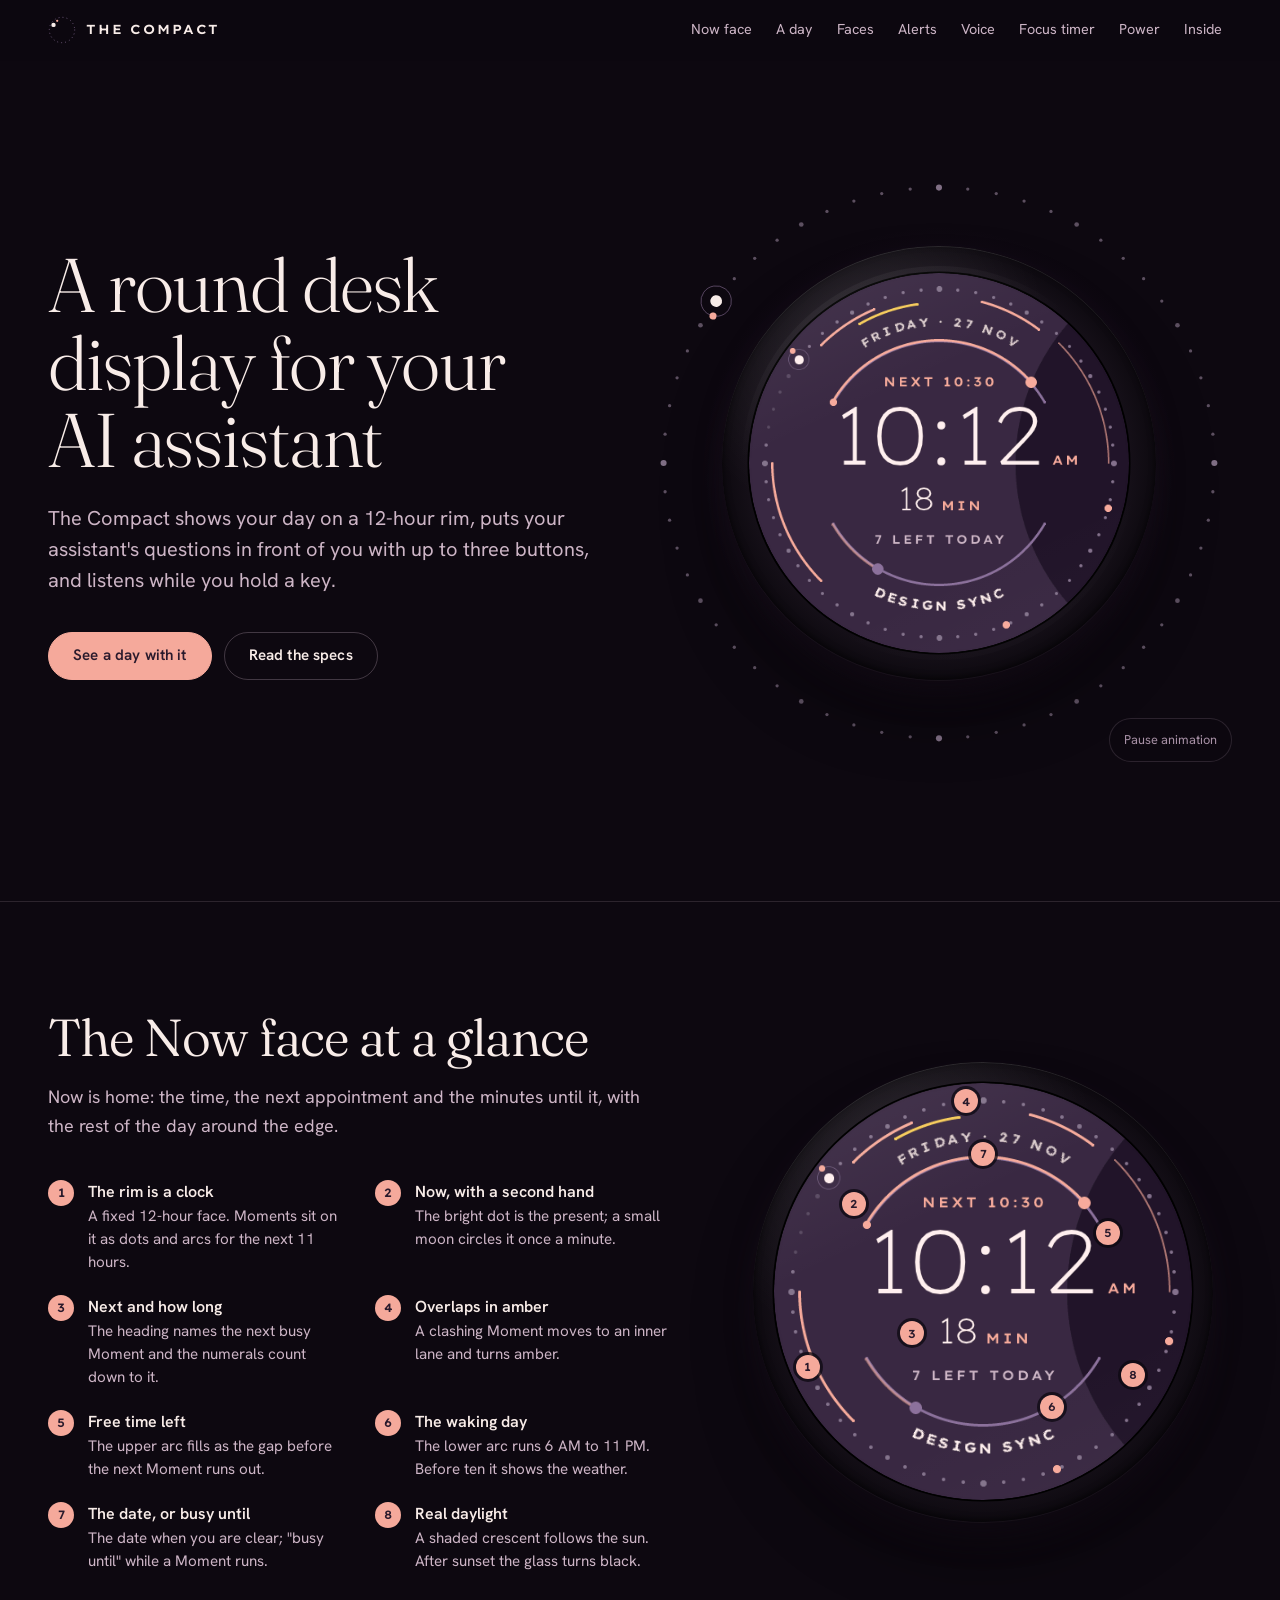
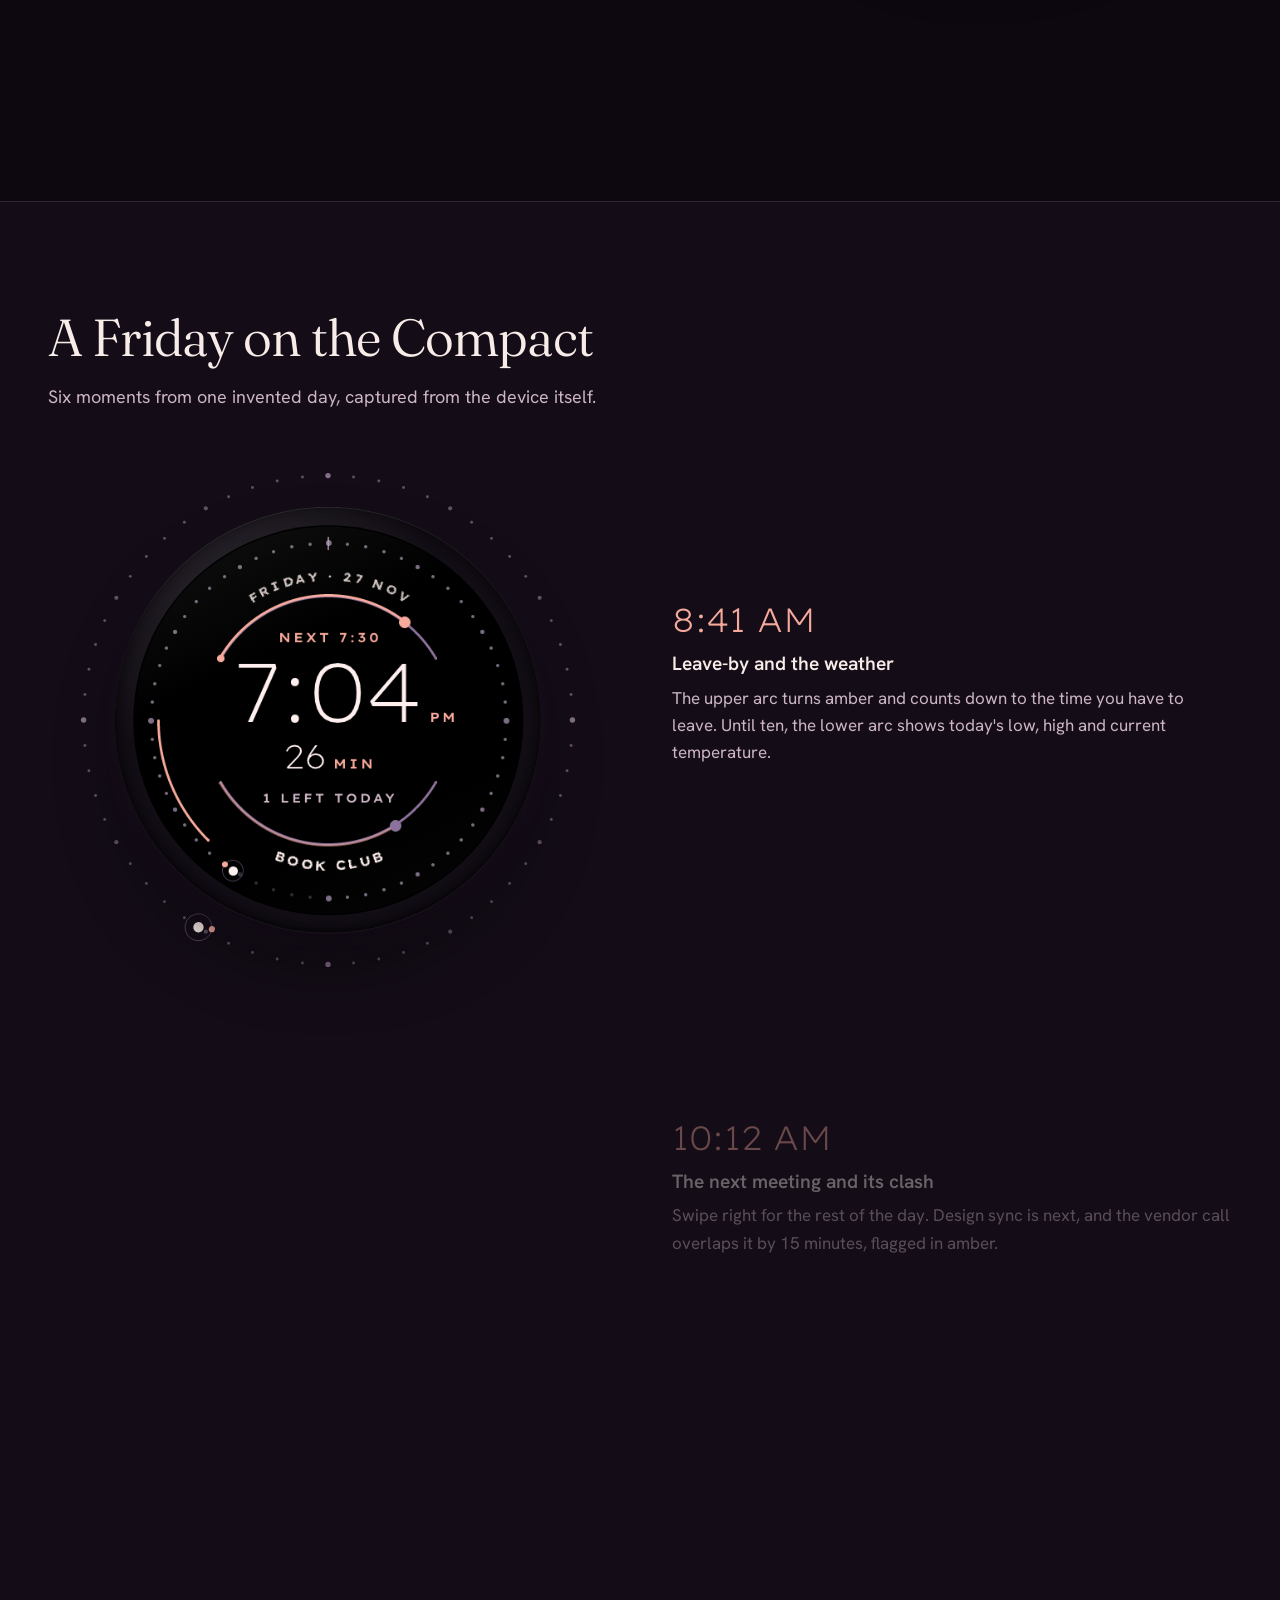
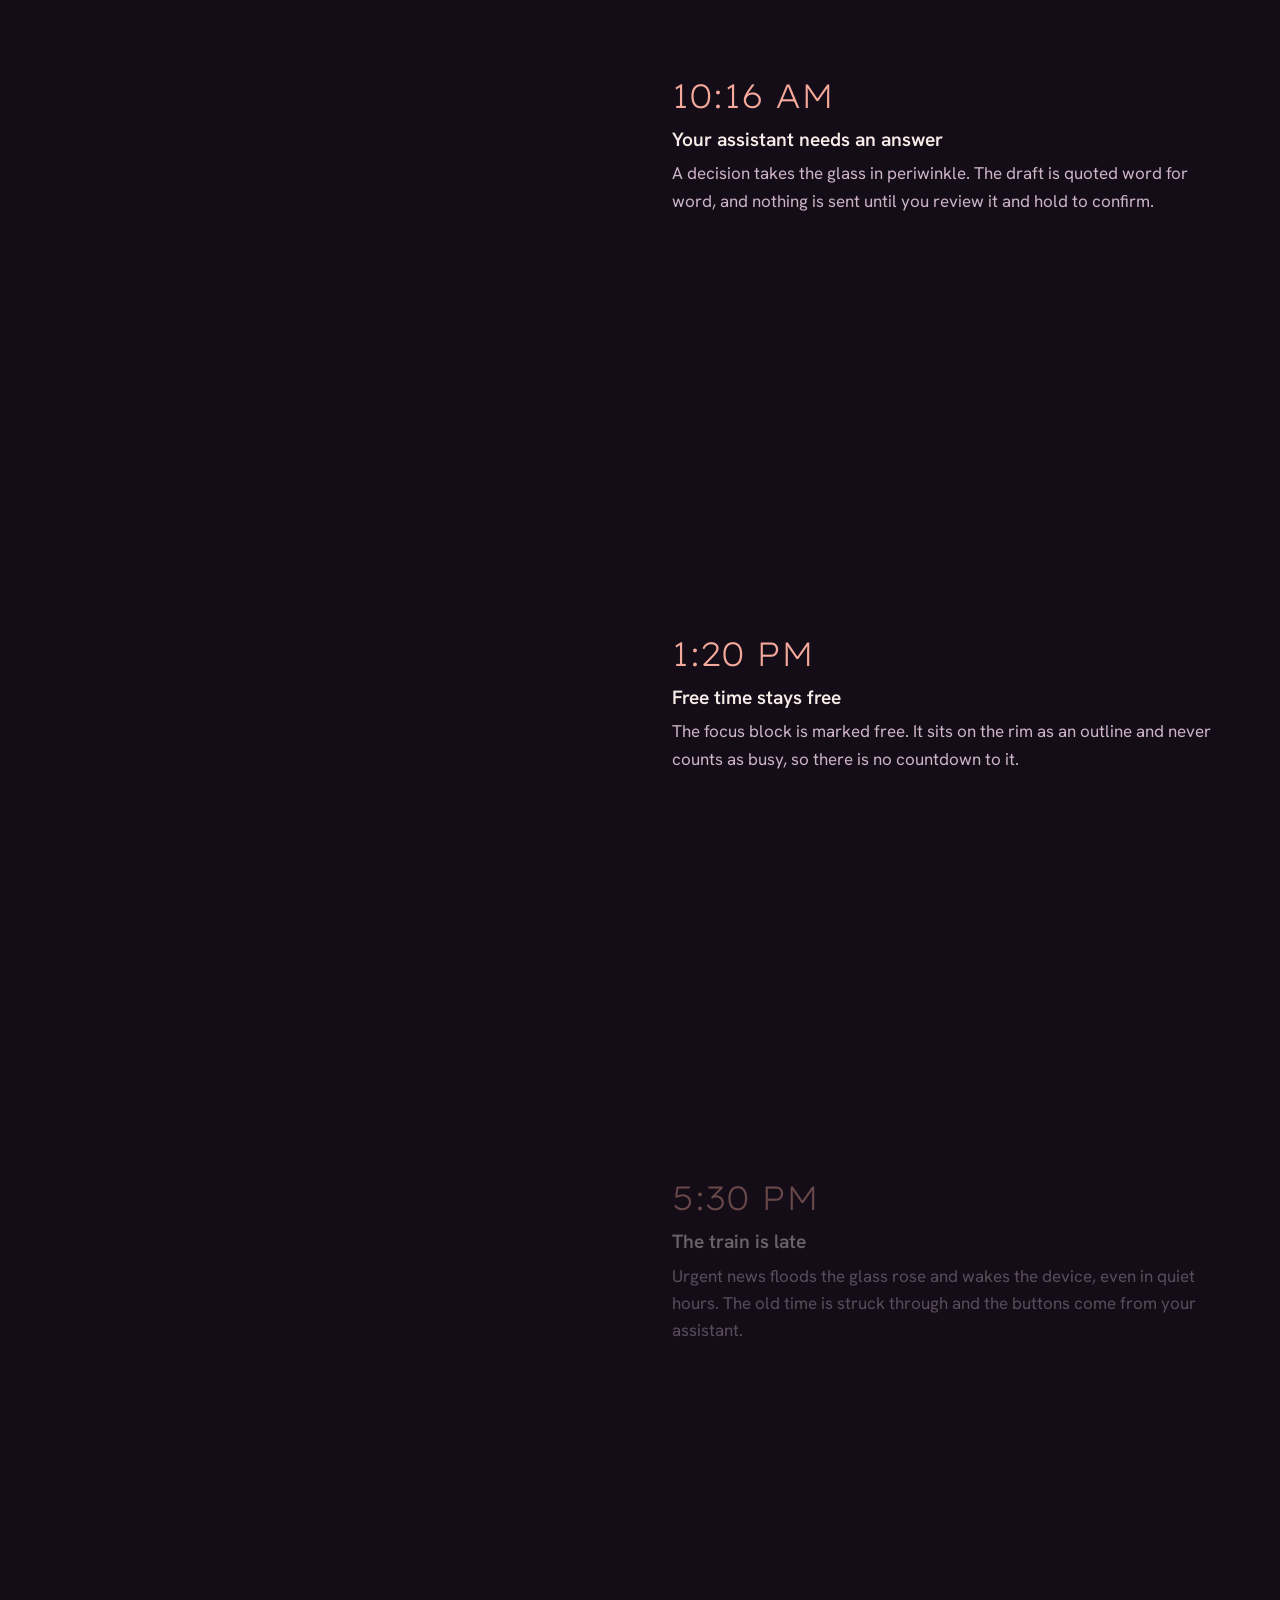
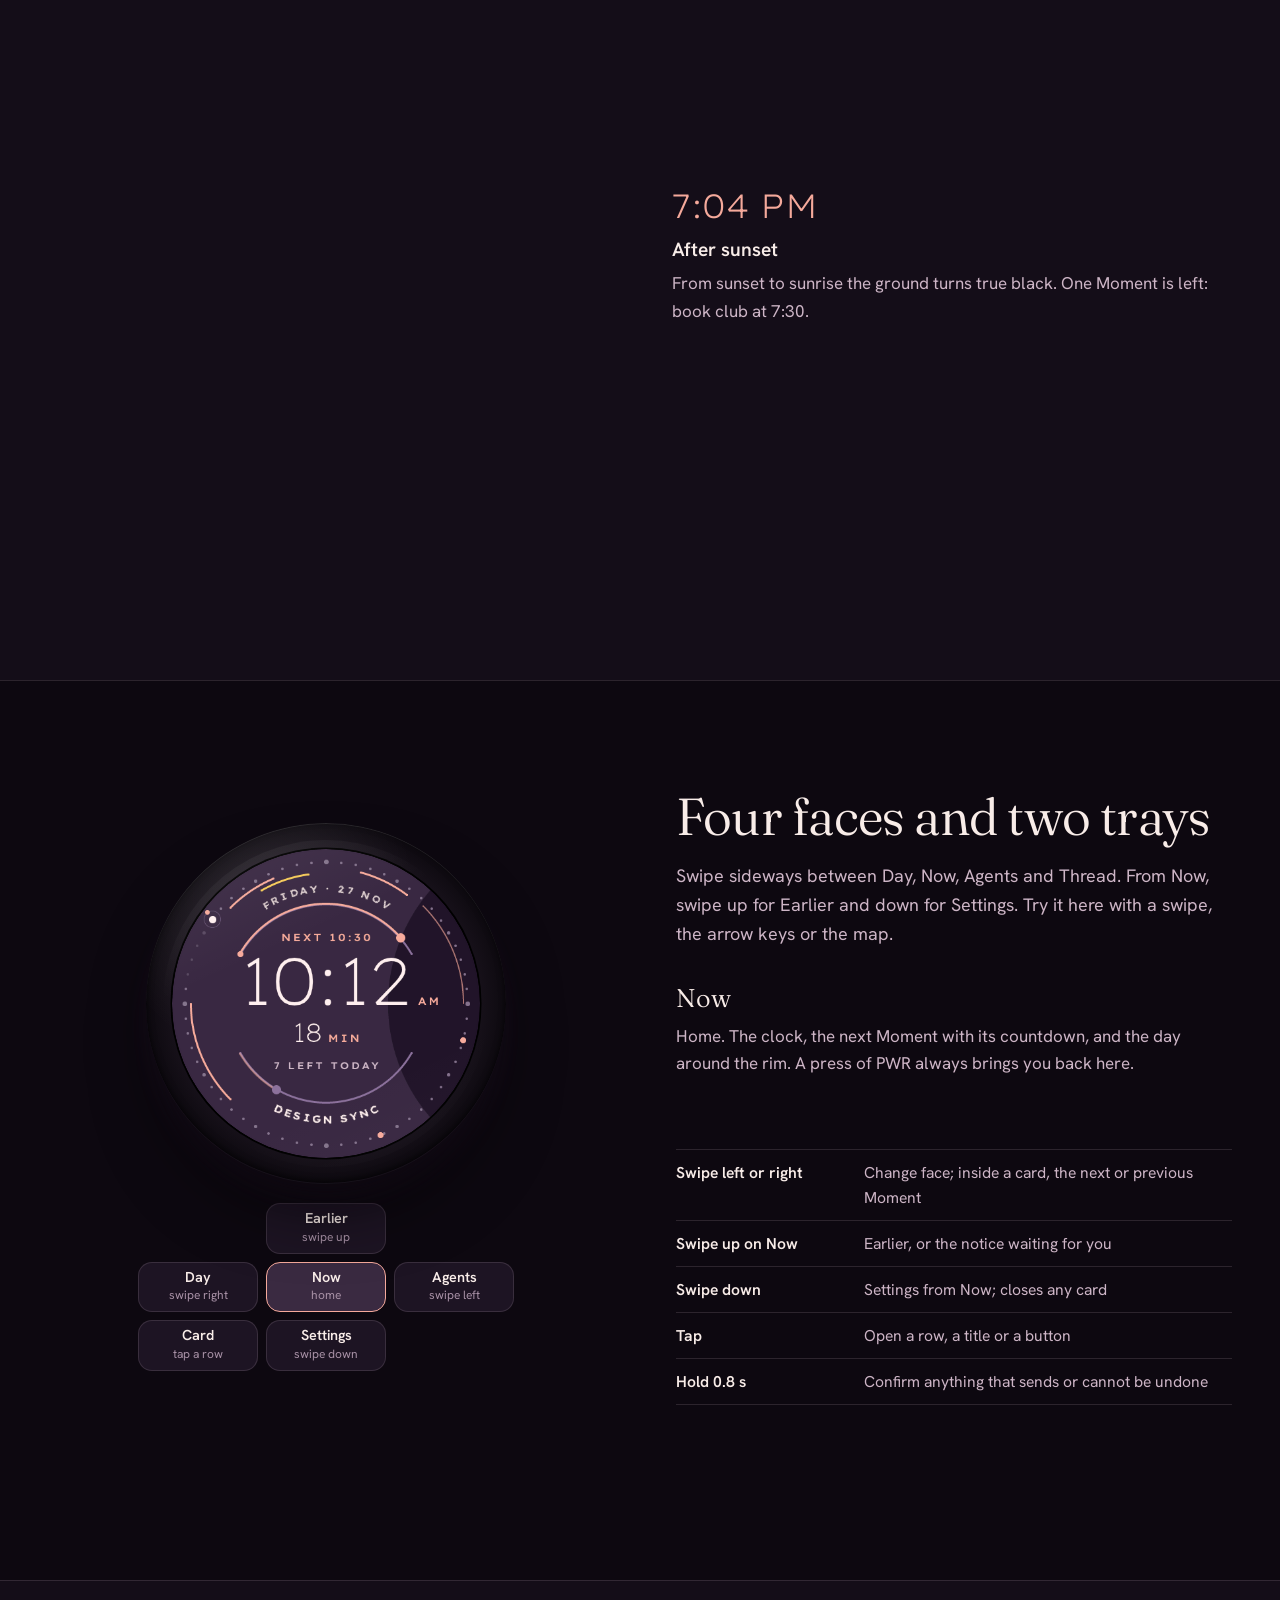
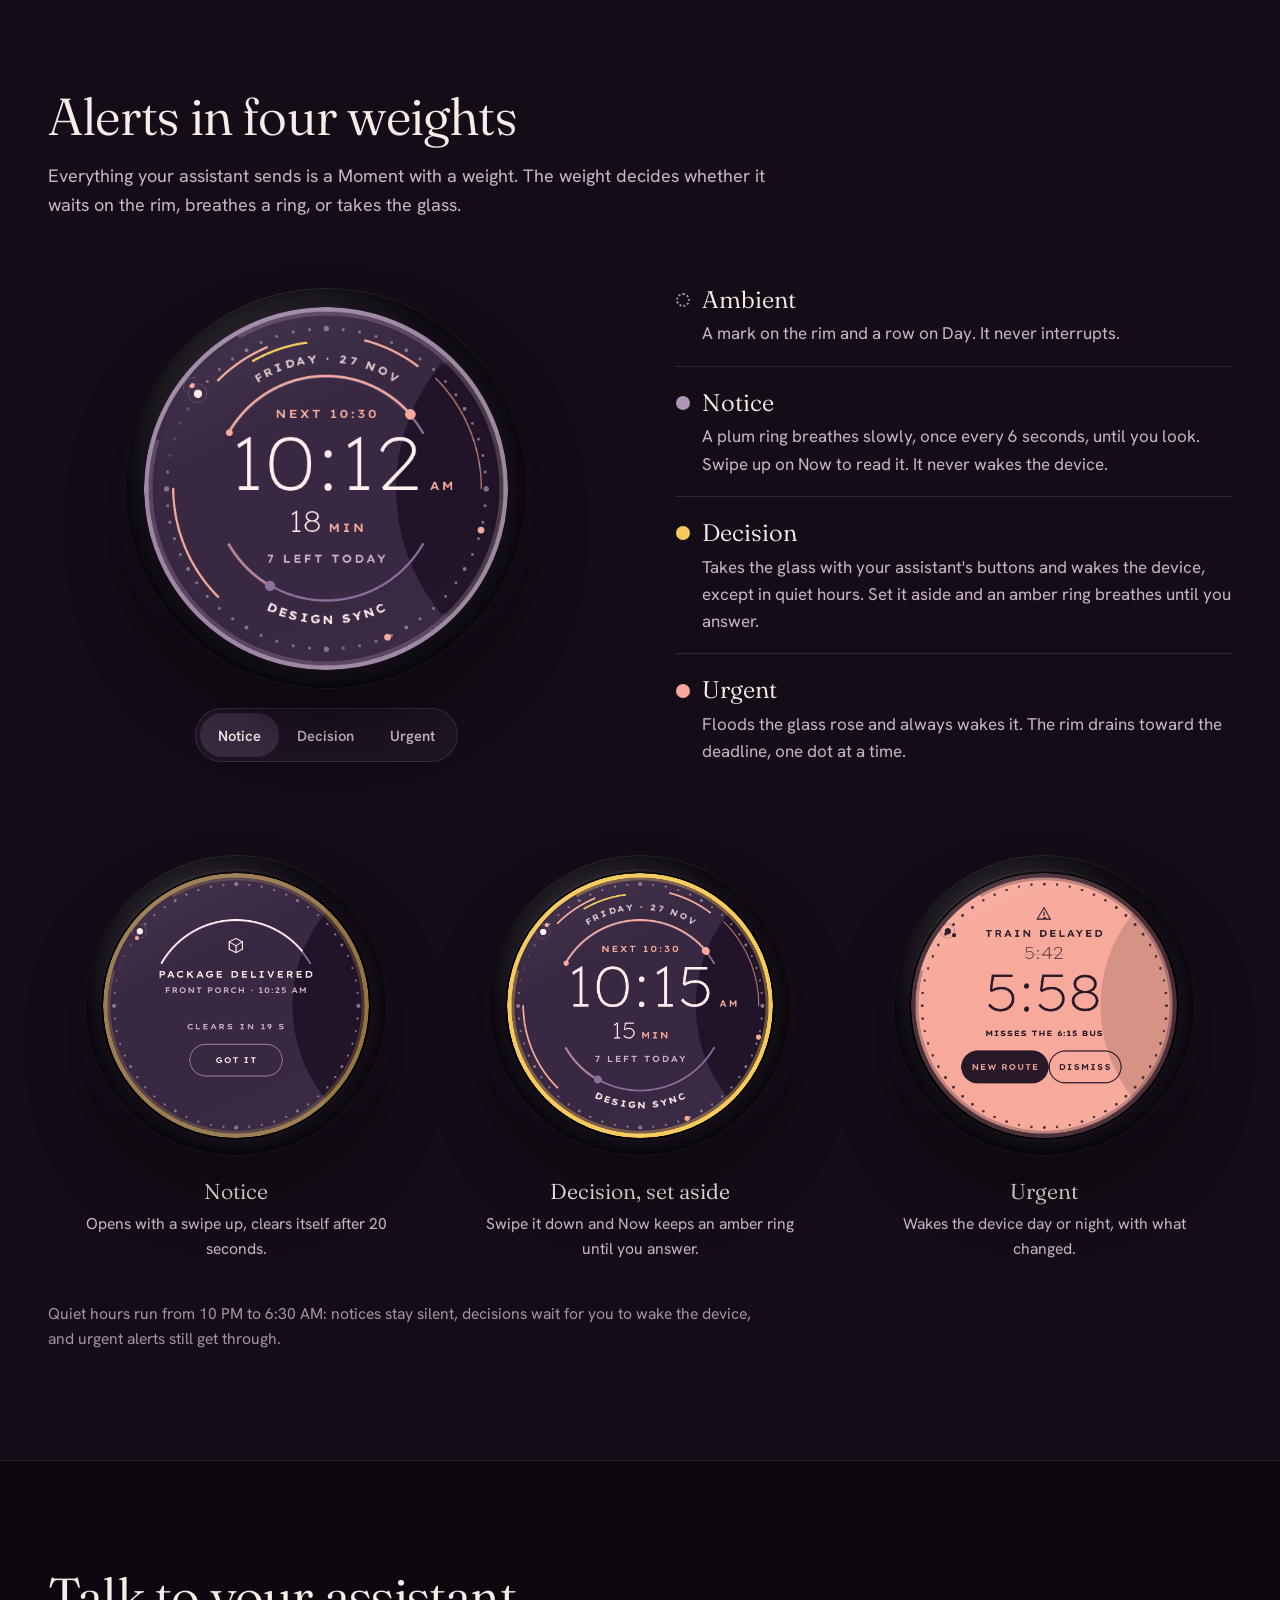
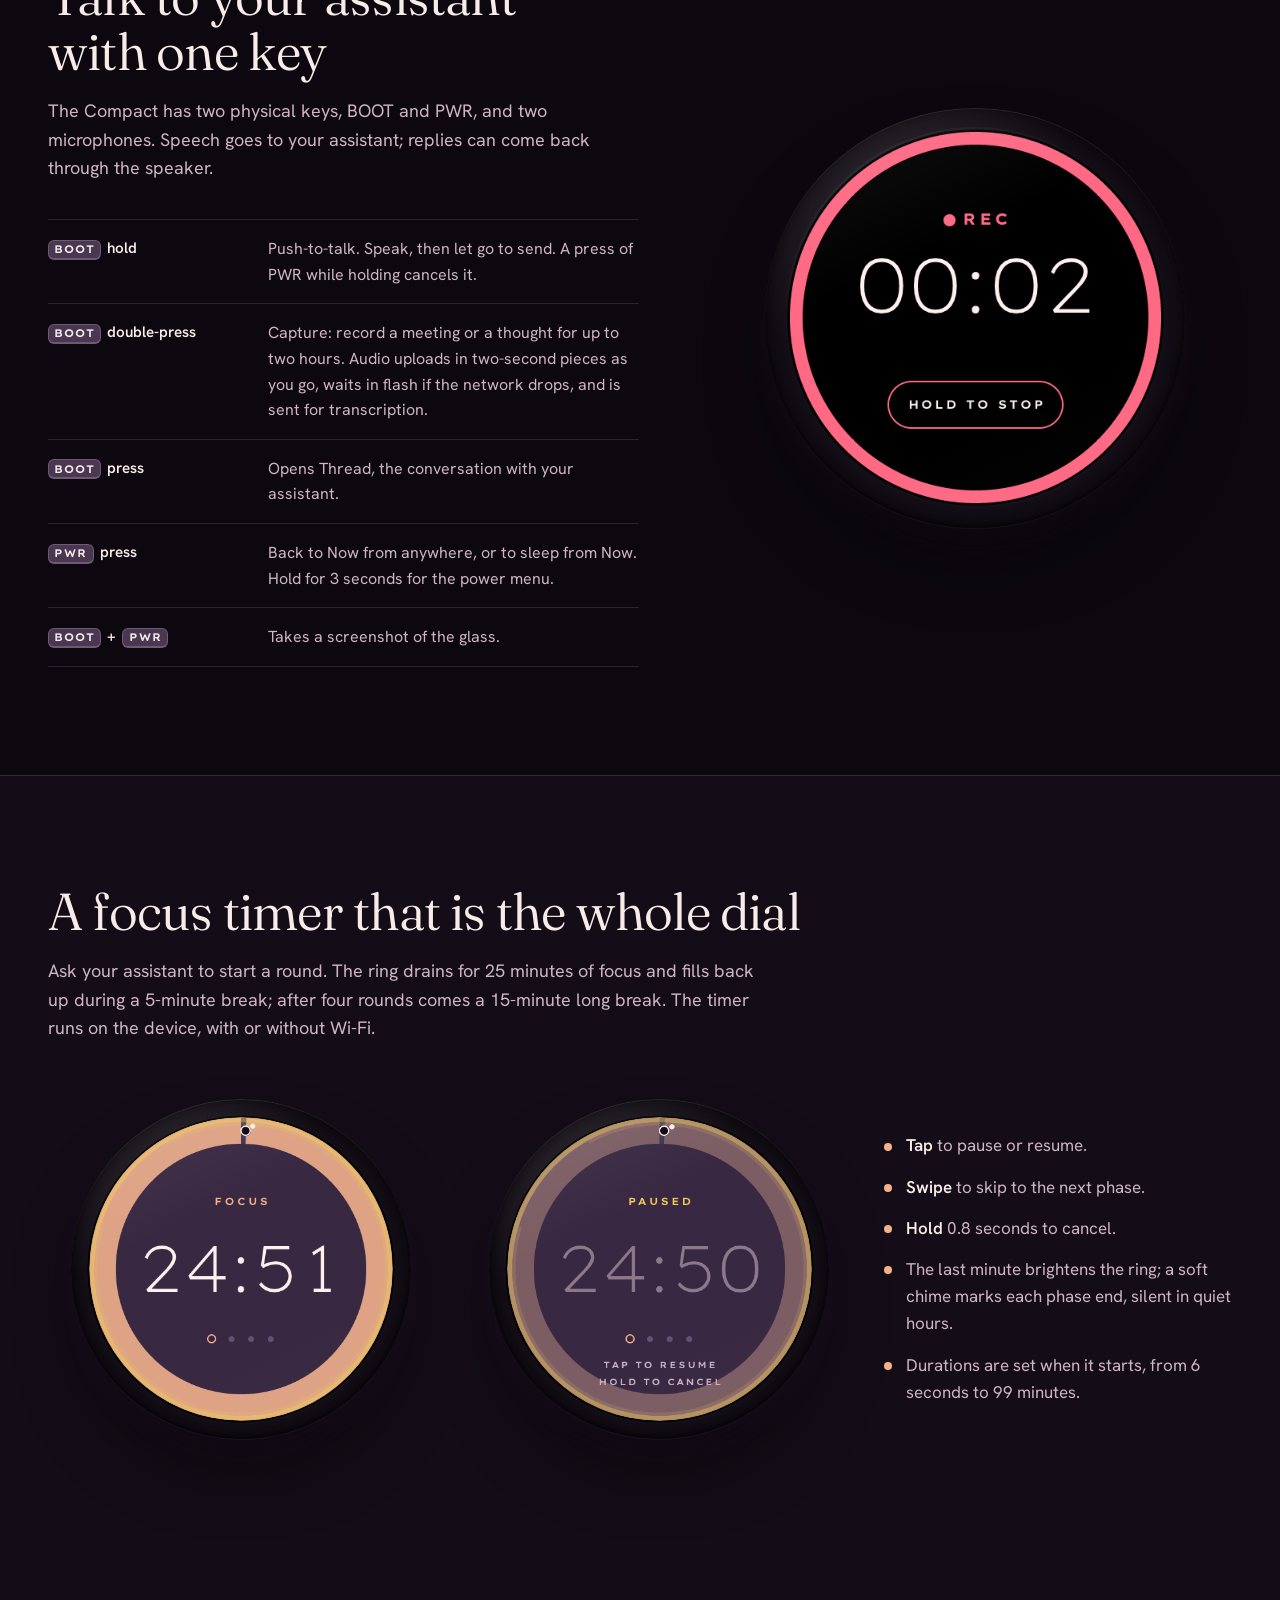
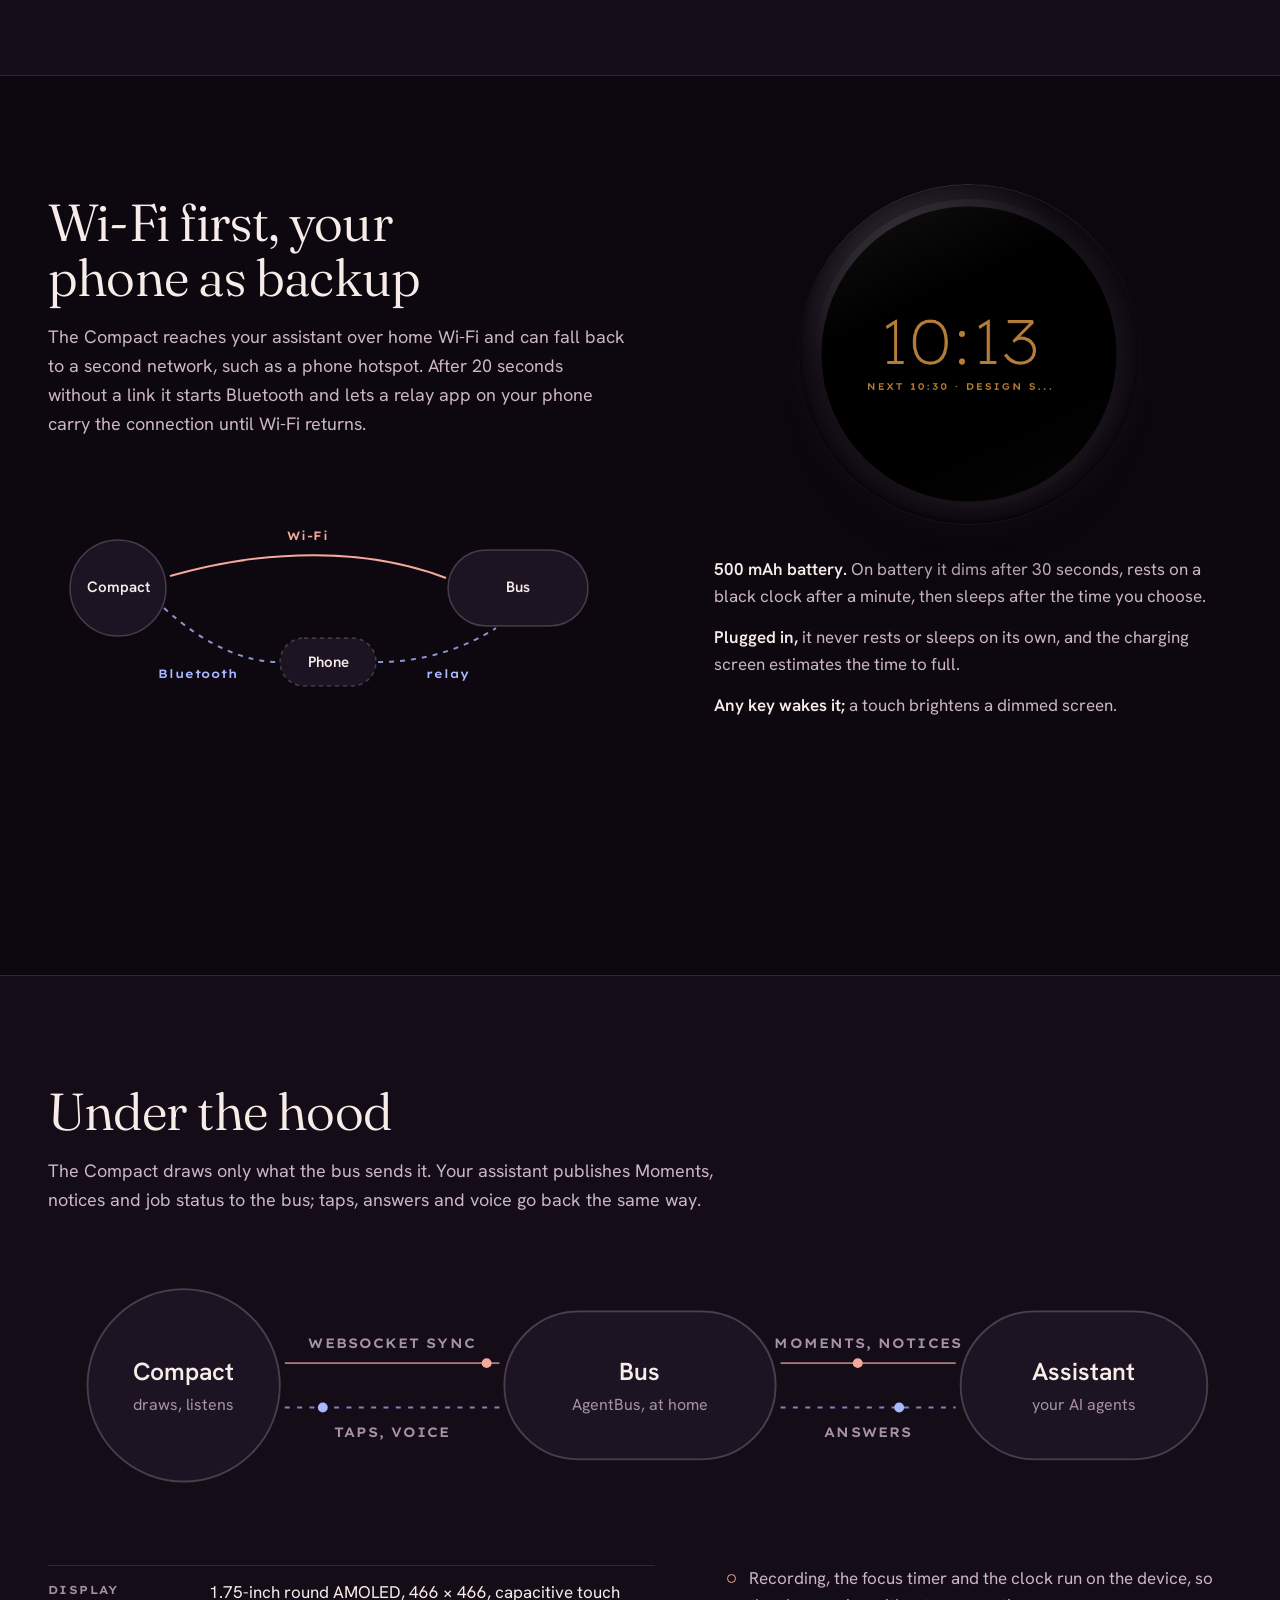
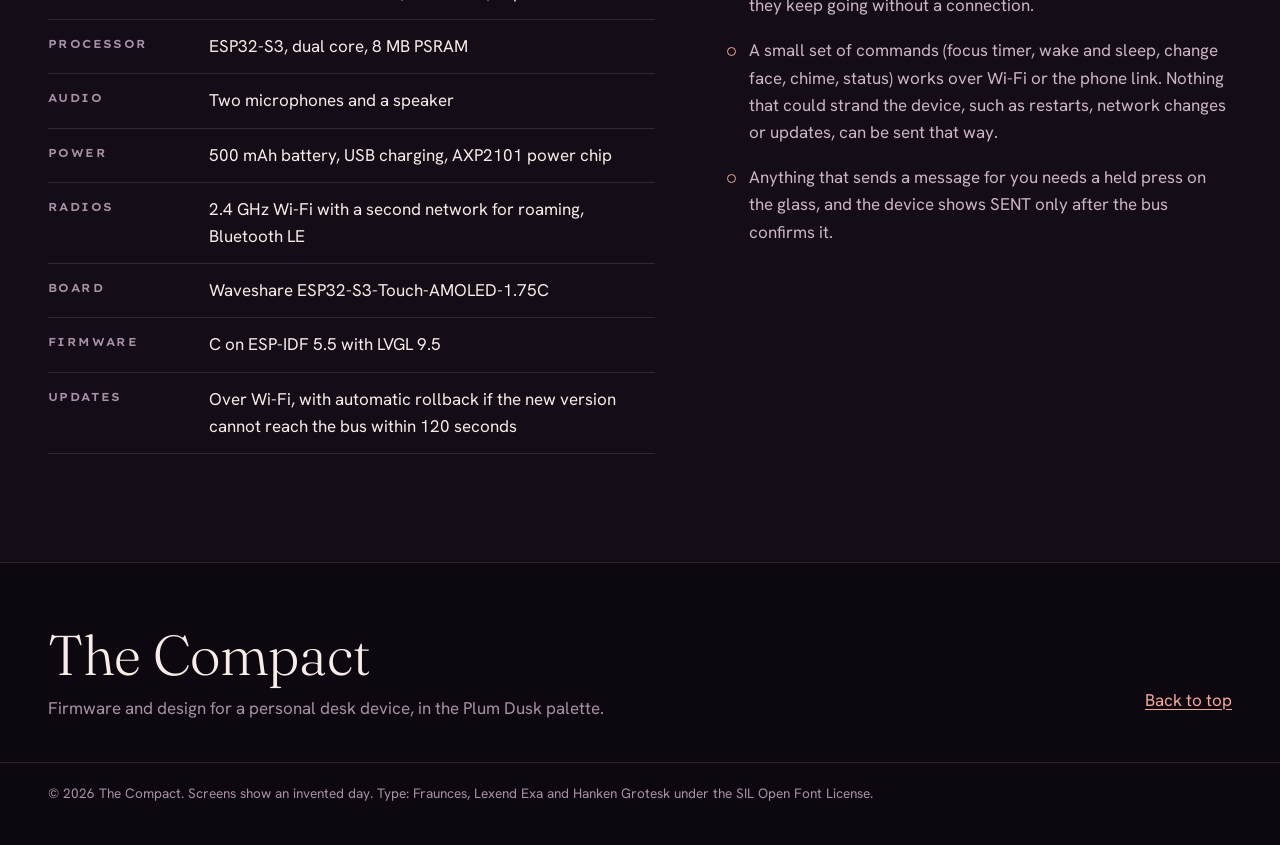
==== commit 98d9c72c: "site: drop the hero kicker line; centre the pinned device in its ring explicitly Co-Authored-By: Cla" ====
--- a/site/index.html
+++ b/site/index.html
@@ -46,7 +46,6 @@
 <section class="hero" aria-labelledby="hero-h">
   <div class="wrap hero__grid">
     <div class="hero__copy" data-enter>
-      <p class="kicker">1.75-inch round AMOLED · 466 × 466</p>
       <h1 id="hero-h">A round desk display for your AI assistant</h1>
       <p class="lede">The Compact shows your day on a 12-hour rim, puts your assistant's questions in front of you with up to three buttons, and listens while you hold a key.</p>
       <div class="actions">
--- a/site/css/site.css
+++ b/site/css/site.css
@@ -195,7 +195,7 @@
 @media (min-width: 960px) {
   .day__grid { grid-template-columns: minmax(380px, 1fr) 1fr; gap: 64px; }
   .day__stage { display: block; position: sticky; top: calc(var(--nav-h) + 6vh); align-self: start; width: min(100%, 520px); aspect-ratio: 1; justify-self: center; }
-  .device--stage { position: absolute; inset: 9%; width: auto; }
+  .device--stage { position: absolute; left: 50%; top: 50%; width: 82%; transform: translate(-50%, -50%); } /* centred explicitly: Safari and Chrome disagree on absolute boxes sized by inset plus aspect-ratio */
   .device--stage .day__shot { position: absolute; inset: var(--bezel); width: calc(100% - 2 * var(--bezel)); height: auto; aspect-ratio: 1 / 1; opacity: 0; transition: opacity .5s var(--ease); }
   .device--stage .day__shot.is-active { opacity: 1; }
   .device--stage { background-clip: padding-box; }
